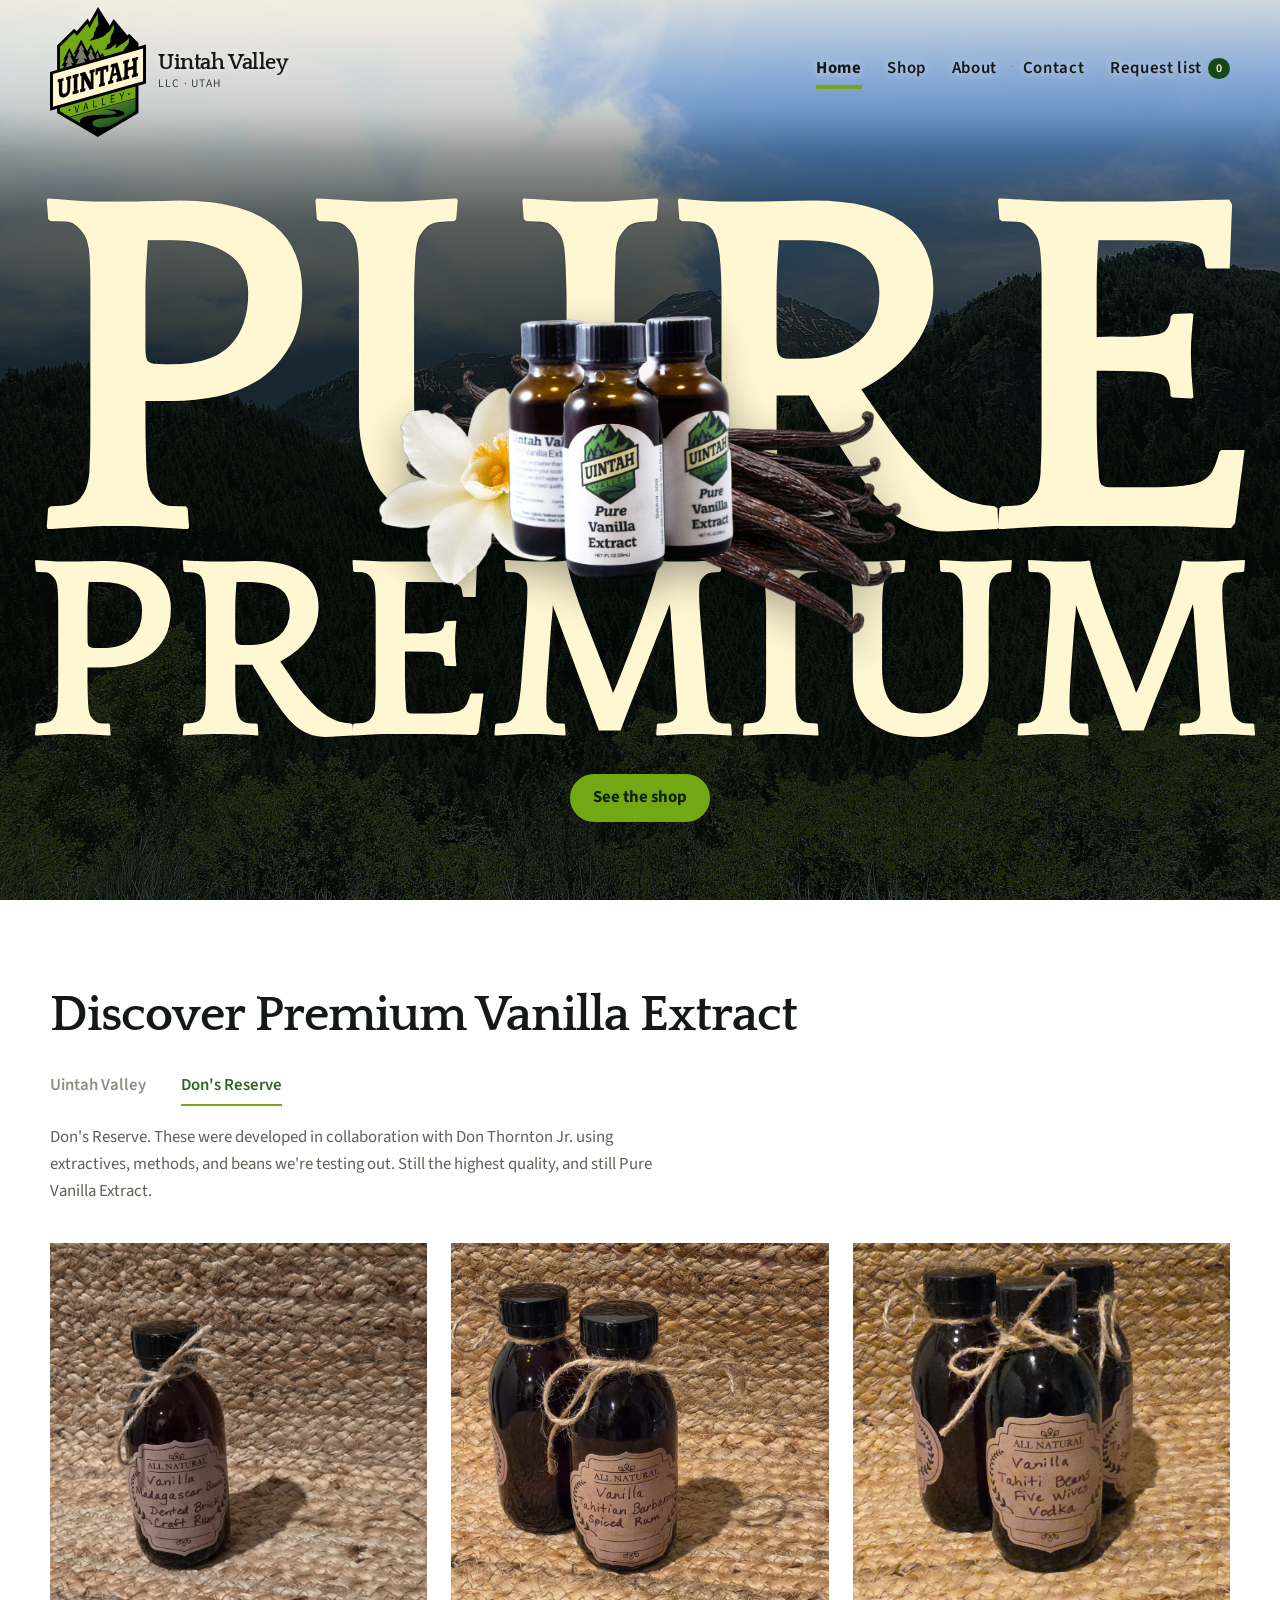
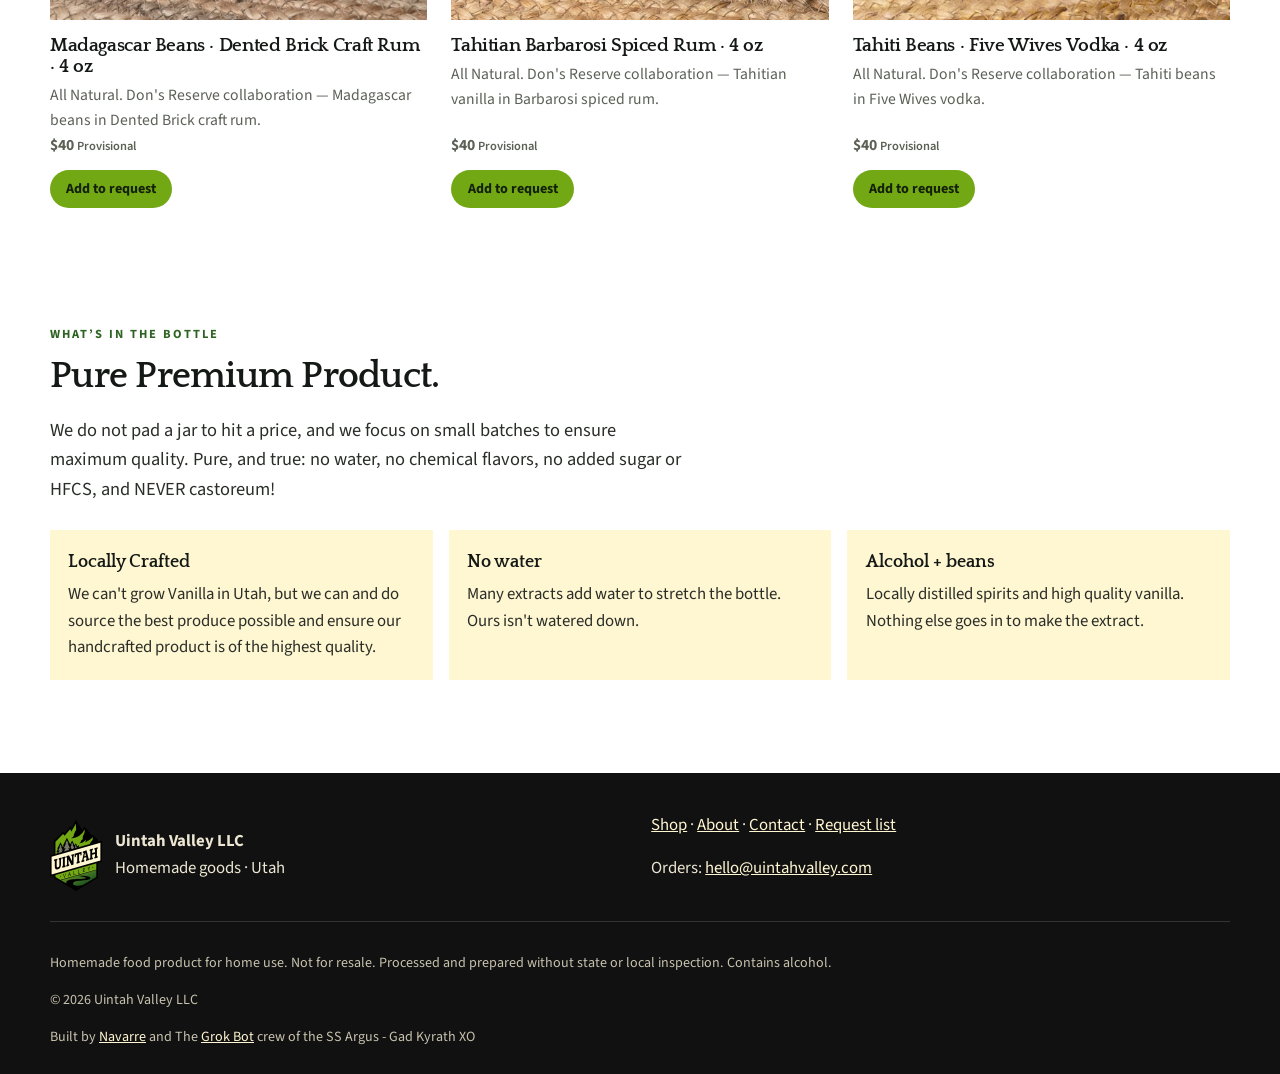
==== index.html @ 4b9e5f1f "Add small-batch wording to home, shop, and about copy. Co-authored-by: J Navarre Valdivieso <Navarre" ====
<!DOCTYPE html>
<html lang="en">
<head>
  <meta charset="utf-8">
  <meta name="viewport" content="width=device-width, initial-scale=1">
  <title>Uintah Valley | Homemade vanilla from Utah</title>
  <meta name="description" content="Uintah Valley LLC — homemade vanilla extract from a Utah kitchen. Mainline Pure Vanilla is sold out; Don's Reserve batches can be requested.">
  <meta property="og:title" content="Uintah Valley LLC — homemade vanilla from Utah">
  <meta property="og:description" content="Locally distilled spirits and Madagascar beans. No additives and never watered down. Pure.">
  <meta property="og:type" content="website">
  <meta property="og:url" content="https://uintahvalley.com/">
  <meta property="og:image" content="https://uintahvalley.com/assets/hero-home.jpg">
  <meta name="theme-color" content="#144916">
  <link rel="icon" href="/assets/favicon-32.png" type="image/png" sizes="32x32">
  <link rel="icon" href="/assets/logo-square.png" type="image/png" sizes="192x192">
  <link rel="icon" href="/assets/favicon.svg" type="image/svg+xml">
  <link rel="apple-touch-icon" href="/assets/favicon-180.png">
  <link rel="preconnect" href="https://fonts.googleapis.com">
  <link rel="preconnect" href="https://fonts.gstatic.com" crossorigin>
  <link href="https://fonts.googleapis.com/css2?family=Quattrocento:wght@400;700&family=Source+Sans+3:wght@400;600;700&display=swap" rel="stylesheet">
  <link rel="stylesheet" href="css/styles.css">
</head>
<body class="page-home">
  <a class="skip-link" href="#main">Skip to content</a>
  <header class="site-header">
    <div class="wrap header-inner">
      <a class="brand" href="index.html">
        <picture class="brand-mark">
          <source srcset="assets/logo-color.svg" type="image/svg+xml">
          <img src="assets/logo-color.png" width="96" height="130" alt="">
        </picture>
        <span>
          <span class="brand-name">Uintah Valley</span>
          <span class="brand-meta">LLC · Utah</span>
        </span>
      </a>
      <button class="nav-toggle" type="button" aria-expanded="false" aria-controls="site-nav">Menu</button>
      <nav class="site-nav" id="site-nav">
        <a href="index.html" aria-current="page">Home</a>
        <a href="shop.html">Shop</a>
        <a href="about.html">About</a>
        <a href="contact.html">Contact</a>
        <a class="cart-link" href="cart.html">Request list <span class="cart-count" data-cart-count>0</span></a>
      </nav>
    </div>
  </header>

  <main id="main">
    <section class="hero" aria-label="Homepage hero">
      <img class="hero-photo" src="assets/hero-home.jpg" alt="Forested mountain valley with snow-patched peaks under a blue sky">
      <div class="hero-scrim" aria-hidden="true"></div>
      <div class="hero-stage">
        <div class="hero-lockup">
          <h1 class="hero-display">
            <span class="hero-line hero-line-pure">Pure</span>
            <span class="hero-line hero-line-premium">Premium</span>
            <span class="visually-hidden">vanilla extract</span>
          </h1>
          <div class="hero-product">
            <img class="hero-plate" src="assets/hero-product-plate.png" width="1268" height="773" alt="Vanilla orchid, three Uintah Valley extract bottles, and vanilla beans">
          </div>
        </div>
        <div class="hero-actions actions">
          <a class="btn btn-primary" href="shop.html">See the shop</a>
        </div>
      </div>
    </section>

    <section class="discover" id="discover" aria-labelledby="discover-title">
      <div class="wrap">
        <h2 id="discover-title">Discover Premium Vanilla Extract</h2>
        <div class="discover-tabs" role="tablist" aria-label="Vanilla lines" data-discover-tabs>
          <button type="button" role="tab" id="tab-mainline" aria-selected="false" aria-controls="panel-mainline" data-line="mainline">Uintah Valley</button>
          <button type="button" role="tab" id="tab-dons-reserve" aria-selected="true" aria-controls="panel-dons-reserve" data-line="dons-reserve">Don's Reserve</button>
        </div>

        <div class="discover-panel" id="panel-mainline" role="tabpanel" aria-labelledby="tab-mainline" data-discover-panel="mainline" hidden>
          <p class="discover-desc">This is our mainline product, made with locally distilled spirits and judiciously sourced Madagascar Vanilla.</p>
          <div class="product-row">
            <article class="product-card">
              <img class="product-photo" src="assets/product-mainline-1oz.jpg" width="1600" height="1066" alt="Jar and three labeled bottles of Uintah Valley Pure Vanilla Extract">
              <h3>Pure Vanilla Extract - 1 fl oz</h3>
              <p>Made with Madagascar Vanilla beans and Utah distilled extractives.</p>
              <span class="sold-note">Sold out indefinitely</span>
              <button class="btn" type="button" disabled aria-disabled="true">Unavailable</button>
            </article>
            <article class="product-card">
              <img class="product-photo" src="assets/product-mainline-3oz.jpg" width="1200" height="1395" alt="Three 1 fl oz bottles of Uintah Valley Pure Vanilla Extract">
              <h3>Pure Vanilla Extract - 3 fl oz</h3>
              <p>Three of our 1oz bottles. Made with Madagascar Vanilla beans and Utah distilled extractives.</p>
              <span class="sold-note">Sold out indefinitely</span>
              <button class="btn" type="button" disabled aria-disabled="true">Unavailable</button>
            </article>
            <article class="product-card">
              <img class="product-photo" src="assets/gift-box.jpg" width="1728" height="1152" alt="Three bottles of Uintah Valley Pure Vanilla Extract in a wooden gift box with vanilla beans and orchid flowers">
              <h3>Uintah Valley Gift Box</h3>
              <p>Gift box, you pick what goes in! Made with Madagascar Vanilla beans and Utah distilled extractives. Handcrafted gift box.</p>
              <span class="sold-note">Sold out indefinitely</span>
              <button class="btn" type="button" disabled aria-disabled="true">Unavailable</button>
            </article>
          </div>
        </div>

        <div class="discover-panel" id="panel-dons-reserve" role="tabpanel" aria-labelledby="tab-dons-reserve" data-discover-panel="dons-reserve">
          <p class="discover-desc">Don's Reserve. These were developed in collaboration with Don Thornton Jr. using extractives, methods, and beans we're testing out. Still the highest quality, and still Pure Vanilla Extract.</p>
          <div class="product-row">
            <article class="product-card">
              <img class="product-photo" src="assets/product-dons-madagascar-dented-brick.jpg" width="1400" height="1050" alt="All Natural bottle: Vanilla Madagascar Beans, Dented Brick Craft Rum">
              <h3>Madagascar Beans · Dented Brick Craft Rum · 4 oz</h3>
              <p>All Natural. Don's Reserve collaboration — Madagascar beans in Dented Brick craft rum.</p>
              <p class="price">$40 <span class="provisional">Provisional</span></p>
              <button class="btn btn-primary" type="button" data-add="dons-madagascar-dented-brick">Add to request</button>
            </article>
            <article class="product-card">
              <img class="product-photo" src="assets/product-dons-tahitian-barbarosi.jpg" width="1400" height="1050" alt="All Natural bottle: Vanilla Tahitian Barbarosi Spiced Rum">
              <h3>Tahitian Barbarosi Spiced Rum · 4 oz</h3>
              <p>All Natural. Don's Reserve collaboration — Tahitian vanilla in Barbarosi spiced rum.</p>
              <p class="price">$40 <span class="provisional">Provisional</span></p>
              <button class="btn btn-primary" type="button" data-add="dons-tahitian-barbarosi">Add to request</button>
            </article>
            <article class="product-card">
              <img class="product-photo" src="assets/product-dons-tahiti-five-wives.jpg" width="1400" height="1050" alt="All Natural bottle: Vanilla Tahiti Beans, Five Wives Vodka">
              <h3>Tahiti Beans · Five Wives Vodka · 4 oz</h3>
              <p>All Natural. Don's Reserve collaboration — Tahiti beans in Five Wives vodka.</p>
              <p class="price">$40 <span class="provisional">Provisional</span></p>
              <button class="btn btn-primary" type="button" data-add="dons-tahiti-five-wives">Add to request</button>
            </article>
          </div>
        </div>
      </div>
    </section>

    <section class="section wrap">
      <p class="eyebrow">What’s in the bottle</p>
      <h2>Pure Premium Product.</h2>
      <p class="lede">We do not pad a jar to hit a price, and we focus on small batches to ensure maximum quality. Pure, and true: no water, no chemical flavors, no added sugar or HFCS, and NEVER castoreum!</p>
      <dl class="lean-points three" style="margin-top:1.6rem">
        <div>
          <dt>Locally Crafted</dt>
          <dd>We can't grow Vanilla in Utah, but we can and do source the best produce possible and ensure our handcrafted product is of the highest quality.</dd>
        </div>
        <div>
          <dt>No water</dt>
          <dd>Many extracts add water to stretch the bottle. Ours isn't watered down.</dd>
        </div>
        <div>
          <dt>Alcohol + beans</dt>
          <dd>Locally distilled spirits and high quality vanilla. Nothing else goes in to make the extract.</dd>
        </div>
      </dl>
    </section>
  </main>

  <footer class="site-footer">
    <div class="wrap footer-grid">
      <div class="footer-brand">
        <img src="assets/logo-color.svg" width="52" height="71" alt="">
        <div>
          <strong>Uintah Valley LLC</strong>
          <div>Homemade goods · Utah</div>
        </div>
      </div>
      <div>
        <div><a href="shop.html">Shop</a> · <a href="about.html">About</a> · <a href="contact.html">Contact</a> · <a href="cart.html">Request list</a></div>
        <p>Orders: <a href="mailto:hello@uintahvalley.com">hello@uintahvalley.com</a></p>
      </div>
    </div>
    <div class="wrap legal">
      <p>Homemade food product for home use. Not for resale. Processed and prepared without state or local inspection. Contains alcohol.</p>
      <p>© <span data-year>2026</span> Uintah Valley LLC</p>
      <p class="footer-credit">Built by <a href="https://navarreval.com/">Navarre</a> and The <a href="https://x.ai/bot">Grok Bot</a> crew of the SS Argus - Gad Kyrath XO</p>
    </div>
  </footer>
  <script src="js/cart.js"></script>
  <script src="js/site.js"></script>
</body>
</html>
---- css/styles.css ----
:root {
  --ink: #141916;
  --ink-soft: #2a2e28;
  --muted: #5c6156;
  --cream: #fff6d2;
  --cream-deep: #f3e6b8;
  --paper: #faf6ea;
  --lime: #72a813;
  --forest-light: #5e8924;
  --forest: #2e6423;
  --forest-deep: #144916;
  --taupe: #777a69;
  --line: #e4dcc4;
  --placeholder: #ece8dc;
  --max: 1180px;
  --header-h: 9rem;
  --radius: 999px;
}

*,
*::before,
*::after {
  box-sizing: border-box;
}

html {
  scroll-behavior: smooth;
}

body {
  margin: 0;
  color: var(--ink);
  background: var(--paper);
  font-family: "Source Sans 3", "Helvetica Neue", Helvetica, Arial, sans-serif;
  font-size: 1.05rem;
  line-height: 1.6;
}

img {
  max-width: 100%;
  height: auto;
  display: block;
}

a {
  color: var(--forest-deep);
}

a:hover {
  color: var(--forest);
}

:focus-visible {
  outline: 3px solid var(--lime);
  outline-offset: 3px;
}

.skip-link {
  position: absolute;
  left: 0.75rem;
  top: -3rem;
  z-index: 80;
  background: var(--ink);
  color: var(--cream);
  padding: 0.5rem 0.8rem;
}

.skip-link:focus {
  top: 0.75rem;
}

.wrap {
  width: min(100% - 2.5rem, var(--max));
  margin-inline: auto;
}

.eyebrow {
  margin: 0 0 0.7rem;
  color: var(--forest);
  font-size: 0.78rem;
  font-weight: 700;
  letter-spacing: 0.16em;
  text-transform: uppercase;
}

h1,
h2,
h3,
.brand-name {
  font-family: "Quattrocento", "Times New Roman", serif;
  letter-spacing: -0.02em;
  line-height: 1.12;
}

/* Header */

.site-header {
  position: sticky;
  top: 0;
  z-index: 40;
  background: rgba(255, 246, 210, 0.96);
  border-bottom: 1px solid rgba(20, 73, 22, 0.08);
  backdrop-filter: blur(12px);
}

.header-inner {
  min-height: var(--header-h);
  display: flex;
  align-items: center;
  justify-content: space-between;
  gap: 1rem;
}

.brand {
  display: flex;
  align-items: center;
  gap: 0.75rem;
  color: inherit;
  text-decoration: none;
}

.brand-mark {
  display: block;
  flex: 0 0 auto;
  line-height: 0;
}

.brand-mark img {
  width: 96px;
  height: auto;
}

.brand-name {
  display: block;
  font-size: 1.35rem;
  font-weight: 700;
}

.brand-meta {
  display: block;
  color: var(--taupe);
  font-size: 0.72rem;
  letter-spacing: 0.1em;
  text-transform: uppercase;
}

.nav-toggle {
  display: none;
  border: 1.5px solid currentColor;
  background: transparent;
  color: inherit;
  padding: 0.4rem 0.7rem;
  font: inherit;
  font-weight: 700;
  border-radius: 999px;
}

.site-nav {
  display: flex;
  align-items: center;
  gap: 1.6rem;
}

.site-nav a {
  color: var(--ink);
  text-decoration: none;
  font-weight: 600;
  letter-spacing: 0.04em;
  padding-bottom: 0.2rem;
  border-bottom: 4px solid transparent;
}

.site-nav a[aria-current="page"] {
  border-bottom-color: var(--lime);
  font-weight: 700;
}

/* Home: header sits on the hero */

.page-home {
  background: #fff;
}

.page-home .site-header {
  position: absolute;
  top: 0;
  left: 0;
  right: 0;
  background: transparent;
  border-bottom: none;
  backdrop-filter: none;
}

.page-home .site-header.is-scrolled {
  position: fixed;
  background: rgba(255, 246, 210, 0.94);
  border-bottom: 1px solid rgba(20, 73, 22, 0.08);
  backdrop-filter: blur(12px);
}

.page-home .site-header:not(.is-scrolled) .brand,
.page-home .site-header:not(.is-scrolled) .site-nav a,
.page-home .site-header:not(.is-scrolled) .nav-toggle {
  color: #141916;
  text-shadow: 0 1px 8px rgba(255, 255, 255, 0.55);
}

.page-home .site-header:not(.is-scrolled) .brand-meta {
  color: #3a4036;
}

.page-home .site-header:not(.is-scrolled) .site-nav a[aria-current="page"] {
  border-bottom-color: var(--lime);
  text-shadow: 0 1px 8px rgba(255, 255, 255, 0.55);
}

/* Hero */

.hero {
  position: relative;
  min-height: 100vh;
  min-height: 100dvh;
  display: flex;
  align-items: stretch;
  color: var(--cream);
  overflow: hidden;
}

.hero-photo {
  position: absolute;
  inset: 0;
  width: 100%;
  height: 100%;
  object-fit: cover;
  object-position: center 35%;
}

.hero-scrim {
  position: absolute;
  inset: 0;
  background:
    linear-gradient(180deg, rgba(255, 248, 230, 0.72) 0%, rgba(255, 255, 255, 0.34) 8%, rgba(255, 255, 255, 0) 17%),
    linear-gradient(180deg, rgba(6, 12, 8, 0) 0%, rgba(6, 12, 8, 0.08) 12%, rgba(6, 12, 8, 0.58) 24%, rgba(5, 10, 7, 0.78) 40%, rgba(5, 10, 7, 0.82) 60%, rgba(5, 10, 7, 0.72) 100%);
}

.hero-stage {
  position: relative;
  z-index: 1;
  width: 100%;
  min-height: 100vh;
  min-height: 100dvh;
  display: flex;
  flex-direction: column;
  align-items: center;
  justify-content: center;
  justify-content: safe center;
  gap: clamp(0.65rem, 2.2vh, 1.5rem);
  padding-top: calc(var(--header-h) + 0.35rem);
  padding-bottom: clamp(1.1rem, 3.5vh, 2.4rem);
}

.hero-lockup {
  position: relative;
  display: grid;
  width: 100%;
  place-items: center;
}

.hero-display {
  grid-area: 1 / 1;
  z-index: 1;
  width: 100%;
  margin: 0;
  color: var(--cream);
  font-weight: 700;
  line-height: 0.74;
  letter-spacing: normal;
  text-align: center;
  text-transform: uppercase;
  text-shadow: 0 0.015em 0.045em rgba(0, 0, 0, 0.45);
}

.hero-line {
  display: block;
  white-space: nowrap;
  letter-spacing: -0.02em;
  opacity: 0;
  animation-name: hero-appear;
  animation-duration: 0s;
  animation-timing-function: steps(1, end);
  animation-fill-mode: both;
  animation-iteration-count: 1;
}

/* Quattrocento Bold advances. With -0.02em tracking these sizes span about 96vw. */
.hero-line-pure {
  font-size: clamp(5.5rem, 38.77vw, 72rem);
  animation-delay: 0.4s;
}

.hero-line-premium {
  margin-top: -0.02em;
  font-size: clamp(3.15rem, 20.61vw, 40rem);
  animation-delay: 0.8s;
}

@keyframes hero-appear {
  from {
    opacity: 0;
  }

  to {
    opacity: 1;
  }
}

.visually-hidden {
  position: absolute;
  width: 1px;
  height: 1px;
  padding: 0;
  margin: -1px;
  overflow: hidden;
  clip: rect(0, 0, 0, 0);
  clip-path: inset(50%);
  white-space: nowrap;
  border: 0;
}

.hero-product {
  grid-area: 1 / 1;
  z-index: 2;
  width: clamp(9rem, 41vw, 64rem);
  pointer-events: none;
}

.hero-plate {
  width: 100%;
  height: auto;
  filter: drop-shadow(0 14px 20px rgba(0, 0, 0, 0.35));
  transform: translateX(120vw);
  animation-name: hero-plate-in;
  animation-duration: 0.8s;
  animation-timing-function: ease-out;
  animation-delay: 1.1s;
  animation-fill-mode: both;
  animation-iteration-count: 1;
}

@keyframes hero-plate-in {
  from {
    transform: translateX(120vw);
  }

  to {
    transform: translateX(0);
  }
}

.hero-actions {
  position: relative;
  z-index: 3;
}

.btn {
  display: inline-flex;
  align-items: center;
  justify-content: center;
  gap: 0.45rem;
  min-height: 3rem;
  padding: 0.55rem 1.35rem;
  border: 1.5px solid transparent;
  border-radius: var(--radius);
  background: var(--cream);
  color: var(--ink);
  font: inherit;
  font-weight: 700;
  text-decoration: none;
  cursor: pointer;
}

.btn:hover {
  color: var(--ink);
  transform: translateY(-1px);
}

.btn-primary {
  background: var(--lime);
  color: #14210a;
}

.btn-primary:hover {
  background: #80bb16;
  color: #14210a;
}

.btn-forest {
  background: var(--forest-deep);
  color: var(--cream);
}

.btn-forest:hover {
  background: var(--forest);
  color: var(--cream);
}

.btn-ghost {
  background: transparent;
  border-color: currentColor;
}

.btn-danger {
  background: #8a2a2a;
  color: var(--cream);
}

.btn-danger:hover {
  background: #a43434;
  color: var(--cream);
}

.btn[disabled],
.btn[aria-disabled="true"] {
  opacity: 0.55;
  cursor: not-allowed;
  transform: none;
}

.actions {
  display: flex;
  flex-wrap: wrap;
  gap: 0.75rem;
}

.cart-link {
  display: inline-flex;
  align-items: center;
  gap: 0.4rem;
}

.cart-count {
  min-width: 1.35rem;
  padding: 0 0.35rem;
  background: var(--forest-deep);
  color: var(--cream);
  border-radius: 999px;
  text-align: center;
  font-size: 0.75rem;
  line-height: 1.35rem;
  letter-spacing: 0;
}

.page-home .site-header:not(.is-scrolled) .cart-count {
  text-shadow: none;
}

/* Discover */

.discover {
  padding: 5.5rem 0 4.5rem;
  background: #fff;
  text-align: left;
}

.discover h2 {
  margin: 0 0 1.6rem;
  font-size: clamp(2rem, 4.5vw, 3.1rem);
}

.discover-tabs {
  display: flex;
  justify-content: flex-start;
  gap: 2.2rem;
  margin: 0 0 1.1rem;
}

.discover-tabs button {
  appearance: none;
  border: 0;
  background: none;
  padding: 0.2rem 0 0.45rem;
  color: #8b8f84;
  font: inherit;
  font-size: 1.05rem;
  font-weight: 600;
  cursor: pointer;
  box-shadow: inset 0 -2px 0 transparent;
}

.discover-tabs button[aria-selected="true"] {
  color: var(--forest);
  box-shadow: inset 0 -2px 0 var(--lime);
}

.discover-desc {
  margin: 0 0 2.4rem;
  max-width: 40rem;
  color: var(--muted);
}

.discover-panel[hidden] {
  display: none;
}

.product-row {
  display: grid;
  align-items: stretch;
  gap: 1.5rem;
  grid-template-columns: 1fr;
}

.shop-filter {
  display: flex;
  flex-wrap: wrap;
  gap: 1.4rem;
  margin: 1.5rem 0 1.2rem;
}

.shop-filter button {
  appearance: none;
  border: 0;
  background: none;
  padding: 0.2rem 0 0.45rem;
  color: #8b8f84;
  font: inherit;
  font-size: 1.05rem;
  font-weight: 600;
  cursor: pointer;
  border-bottom: 4px solid transparent;
}

.shop-filter button[aria-pressed="true"] {
  color: var(--forest);
  border-bottom-color: var(--lime);
}

.shop-grid {
  gap: 1rem;
}

.shop-grid .product-card h3 {
  margin-top: 0.65rem;
  font-size: 0.98rem;
}

.shop-grid .product-card p {
  font-size: 0.85rem;
}

.product-card {
  display: flex;
  flex-direction: column;
  height: 100%;
  text-align: left;
}

.product-card .product-photo,
.product-card .placeholder-frame {
  flex-shrink: 0;
}

.product-photo {
  width: 100%;
  aspect-ratio: 1;
  object-fit: cover;
  object-position: center;
  background: var(--placeholder);
}

.product-card h3 {
  margin: 0.9rem 0 0.35rem;
  font-size: 1.2rem;
}

.product-card p {
  margin: 0;
  color: var(--muted);
  font-size: 0.98rem;
}

.placeholder-frame {
  display: grid;
  place-items: center;
  aspect-ratio: 1;
  background: var(--placeholder);
  color: #8a8678;
  letter-spacing: 0.04em;
  font-size: 0.92rem;
}

.sold-note {
  display: inline-block;
  margin-top: auto;
  color: var(--taupe);
  font-size: 0.8rem;
  font-weight: 700;
  letter-spacing: 0.08em;
  text-transform: uppercase;
}

.product-card .btn {
  align-self: flex-start;
  min-height: 2.4rem;
  margin-top: 0.7rem;
  padding: 0.35rem 0.95rem;
  font-size: 0.88rem;
}

.product-card .price {
  margin: auto 0 0;
  font-weight: 700;
}

.provisional {
  color: var(--muted);
  font-size: 0.78rem;
  font-weight: 600;
}

/* Interior */

.page-hero {
  padding: 3.4rem 0 0.4rem;
}

.page-hero:has(+ #catalog) {
  padding-bottom: 0;
}

.page-hero h1 {
  margin: 0 0 0.7rem;
  font-size: clamp(2.4rem, 6vw, 4.2rem);
}

.lede {
  max-width: 40rem;
  font-size: 1.15rem;
  color: var(--ink-soft);
}

.crumbs {
  margin: 0 0 0.85rem;
  color: var(--taupe);
  font-size: 0.92rem;
}

.section {
  padding: 2.8rem 0;
}

#catalog {
  padding-top: 0;
}

.section h2 {
  margin: 0 0 0.8rem;
  font-size: clamp(1.7rem, 3.5vw, 2.3rem);
}

.split {
  display: grid;
  gap: 2rem;
}

.residents-note {
  margin: 1.5rem 0;
  padding: 1rem 1.2rem;
  background: var(--cream);
  border: 2px solid var(--forest);
  color: var(--forest-deep);
  font-weight: 700;
  font-size: 1.12rem;
  line-height: 1.35;
}

.section h2.team-heading,
.team-heading {
  margin: 0 0 1rem;
  color: var(--forest);
  font-size: 0.78rem;
  font-weight: 700;
  letter-spacing: 0.16em;
  text-transform: uppercase;
}

.team-grid {
  display: grid;
  gap: 1.25rem;
}

.founder-card {
  display: grid;
  gap: 1.25rem;
  align-items: center;
  padding: 1.25rem;
  border: 1px solid var(--line);
  background: #fff;
}

.founder-card img {
  width: min(100%, 11.5rem);
  aspect-ratio: 1;
  object-fit: cover;
  object-position: center 15%;
  background: #d8d4cc;
}

.founder-card h2,
.founder-card h3 {
  margin: 0;
  font-size: clamp(1.2rem, 2.2vw, 1.6rem);
}

.founder-role {
  margin: 0.35rem 0 0;
  color: var(--muted);
  font-size: 0.82rem;
  font-weight: 700;
  letter-spacing: 0.1em;
  text-transform: uppercase;
}

.cart-table {
  width: 100%;
  border-collapse: collapse;
  background: #fff;
  border: 1px solid var(--line);
}

.cart-table th,
.cart-table td {
  padding: 0.85rem 0.75rem;
  border-bottom: 1px solid var(--line);
  text-align: left;
  vertical-align: middle;
}

.cart-table tfoot td {
  font-weight: 700;
}

.cart-table input[type="number"] {
  width: 4.2rem;
  padding: 0.35rem 0.4rem;
  border: 1.5px solid var(--ink);
  font: inherit;
}

.empty-cart {
  padding: 1.5rem;
  background: var(--cream);
  border: 2px dashed var(--taupe);
}

.note {
  color: var(--muted);
}

.fine {
  margin-top: 0.25rem;
  color: var(--muted);
  font-size: 0.85rem;
}

.pill {
  display: inline-block;
  padding: 0.15rem 0.5rem;
  background: var(--forest-deep);
  color: var(--cream);
  font-size: 0.72rem;
  font-weight: 700;
  letter-spacing: 0.08em;
  text-transform: uppercase;
}

.toast {
  position: fixed;
  right: 1rem;
  bottom: 1rem;
  z-index: 50;
  background: var(--forest-deep);
  color: var(--cream);
  padding: 0.75rem 1rem;
  border: 2px solid #0b2a0d;
  transform: translateY(120%);
  opacity: 0;
  transition: 0.25s ease;
}

.toast.show {
  transform: none;
  opacity: 1;
}

.note-card,
.card {
  padding: 1.25rem 1.35rem;
  background: var(--cream);
  border: 1px solid var(--line);
}

.facts {
  display: grid;
  gap: 0.75rem;
  padding: 0;
  list-style: none;
}

.facts li:not(.callout) {
  padding: 0.85rem 1rem;
  background: #fff;
  border-left: 4px solid var(--lime);
}

.lean-points {
  display: grid;
  gap: 1rem;
  margin: 0;
}

.lean-points div {
  margin: 0;
  padding: 1.1rem 1.15rem 1.2rem;
  background: var(--cream);
}

.lean-points dt {
  font-family: "Quattrocento", "Times New Roman", serif;
  font-weight: 700;
  font-size: 1.15rem;
  margin: 0 0 0.25rem;
}

.lean-points dd {
  margin: 0;
  color: var(--ink-soft);
}

.callout {
  padding: 1rem 1.15rem;
  background: #f8d4d6;
  border: 1px solid #c76a70;
}

.media {
  overflow: hidden;
  background: #1c2a18;
}

.media img {
  width: 100%;
  height: 100%;
  object-fit: cover;
  min-height: 240px;
}

.media-studio {
  background: #fff;
}

.media-studio img {
  object-fit: contain;
  background: #fff;
  min-height: 220px;
}

.form {
  position: relative;
  display: grid;
  gap: 0.9rem;
}

.form label {
  display: grid;
  gap: 0.3rem;
  font-weight: 650;
}

.form input,
.form textarea {
  width: 100%;
  border: 1.5px solid var(--ink);
  background: #fff;
  padding: 0.7rem 0.75rem;
  font: inherit;
}

.form .hp {
  position: absolute;
  left: -9999px;
  width: 1px;
  height: 1px;
  overflow: hidden;
}

.form-status {
  margin: 0;
  font-weight: 650;
}

.form-status.is-ok {
  color: var(--forest-deep);
}

.form-status.is-error {
  color: #8a2a2a;
}

.modal-overlay {
  position: fixed;
  inset: 0;
  z-index: 70;
  display: grid;
  place-items: center;
  padding: 1.25rem;
  background: rgba(20, 25, 22, 0.55);
}

.modal-overlay[hidden] {
  display: none;
}

.modal {
  width: min(100%, 32rem);
  max-height: calc(100vh - 2.5rem);
  overflow: auto;
  padding: 1.4rem 1.45rem 1.35rem;
  background: var(--cream);
  border: 1px solid var(--line);
  box-shadow: 0 16px 48px rgba(20, 25, 22, 0.28);
}

.modal h2 {
  margin: 0 0 0.35rem;
}

.modal .form {
  margin-top: 1rem;
}

.modal .fine {
  font-weight: 500;
}

body.modal-open {
  overflow: hidden;
}

/* Footer */

.site-footer {
  background: #111;
  color: #ece6d2;
  padding: 2.4rem 0 1.6rem;
  margin-top: 3rem;
}

.site-footer a {
  color: #fff6d2;
}

.footer-grid {
  display: grid;
  gap: 1.4rem;
}

.footer-brand {
  display: flex;
  gap: 0.8rem;
  align-items: center;
}

.footer-brand img {
  width: 52px;
}

.legal {
  margin-top: 1.4rem;
  padding-top: 1rem;
  border-top: 1px solid #333;
  color: #c8c2ae;
  font-size: 0.88rem;
}

.footer-credit {
  margin: 0.65rem 0 0;
}

@media (min-width: 560px) {
  .product-row.shop-grid {
    grid-template-columns: repeat(3, 1fr);
  }
}

@media (min-width: 760px) {
  .product-row {
    grid-template-columns: repeat(3, 1fr);
  }

  .split,
  .footer-grid,
  .lean-points.three {
    grid-template-columns: 1fr 1fr;
  }

  .team-grid {
    grid-template-columns: 1fr 1fr;
  }

  .founder-card {
    grid-template-columns: minmax(7.5rem, 9.5rem) 1fr;
  }

  .lean-points.three {
    grid-template-columns: repeat(3, 1fr);
  }
}

@media (min-width: 1100px) {
  .product-row.shop-grid {
    grid-template-columns: repeat(6, 1fr);
  }
}

@media (max-width: 759px) {
  .nav-toggle {
    display: inline-flex;
  }

  .site-nav {
    display: none;
    position: absolute;
    inset: var(--header-h) 0 auto;
    flex-direction: column;
    align-items: stretch;
    padding: 1rem 1.25rem 1.2rem;
    background: var(--cream);
    border-bottom: 1px solid var(--line);
  }

  .site-nav.open {
    display: flex;
  }

  .page-home .site-header:not(.is-scrolled) .site-nav {
    text-shadow: none;
  }

  .discover {
    padding: 3.6rem 0 3rem;
  }

  .brand-name {
    font-size: 1.15rem;
  }
}
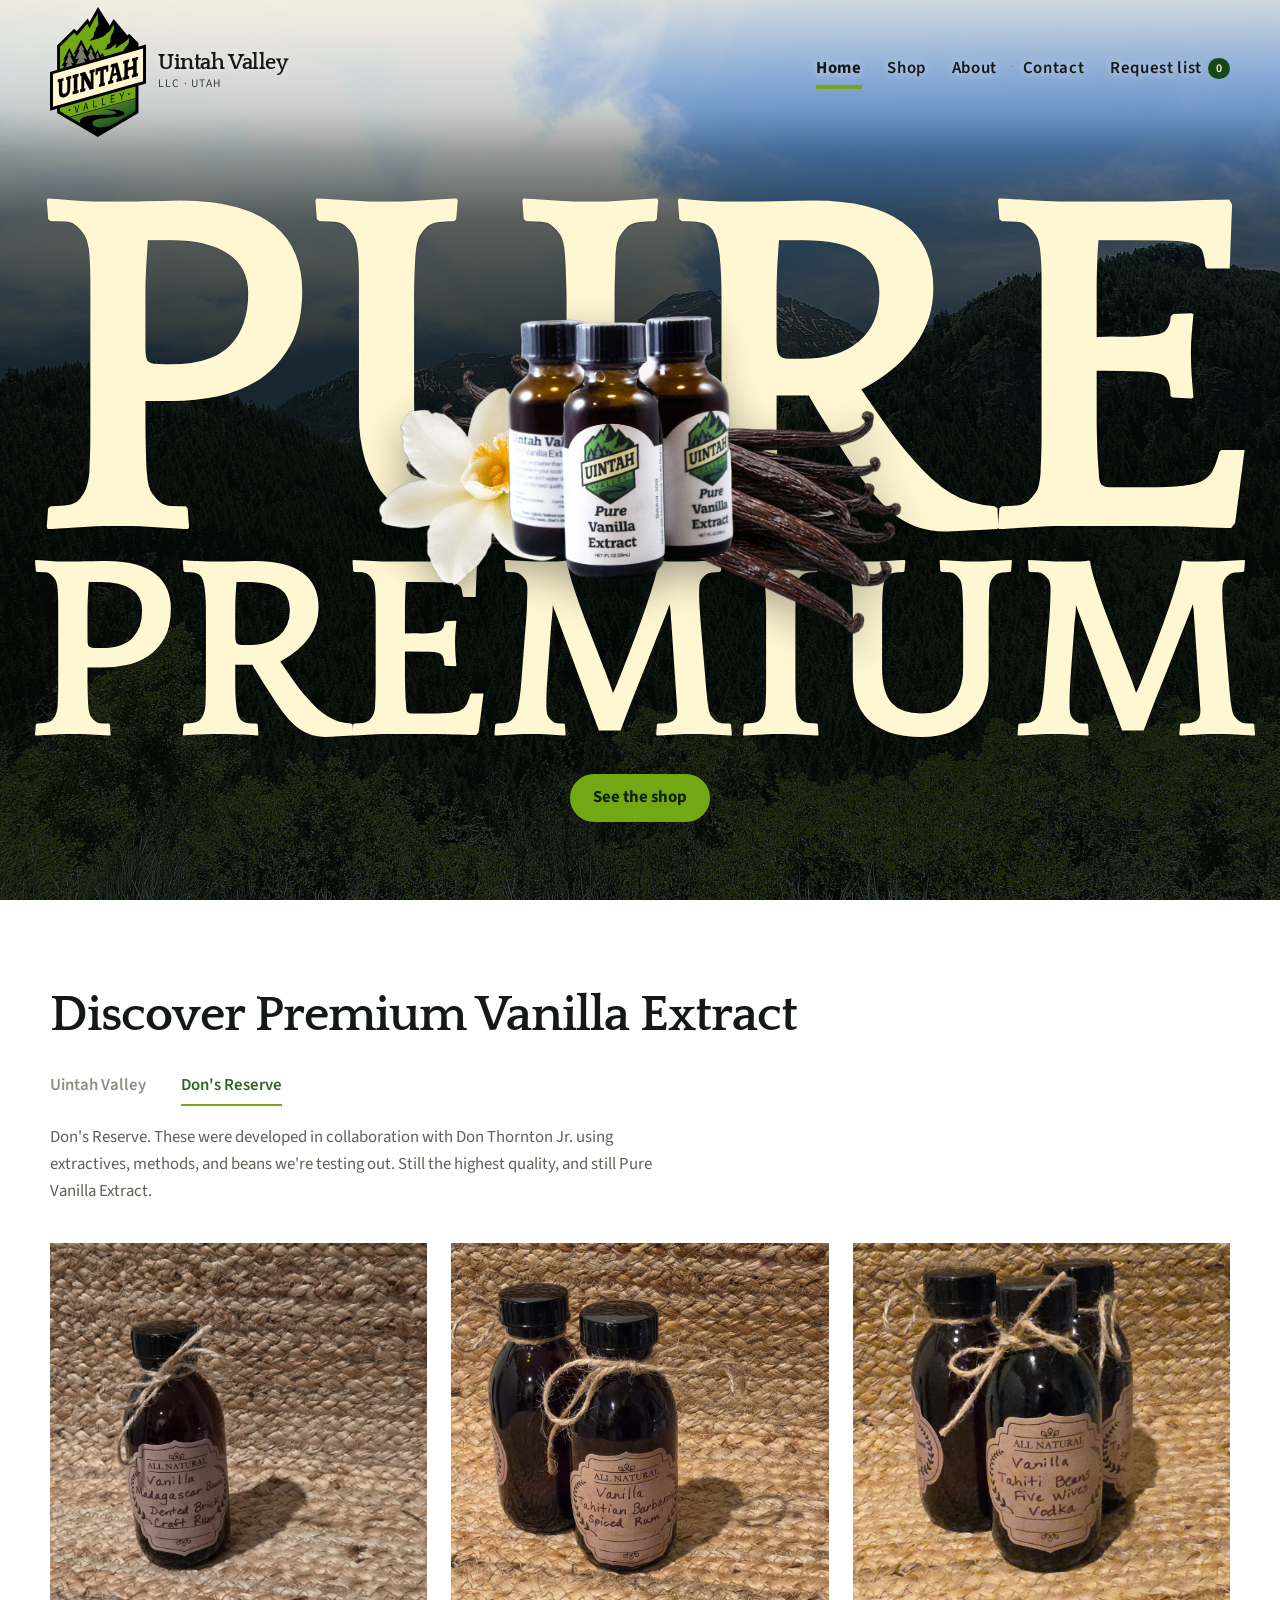
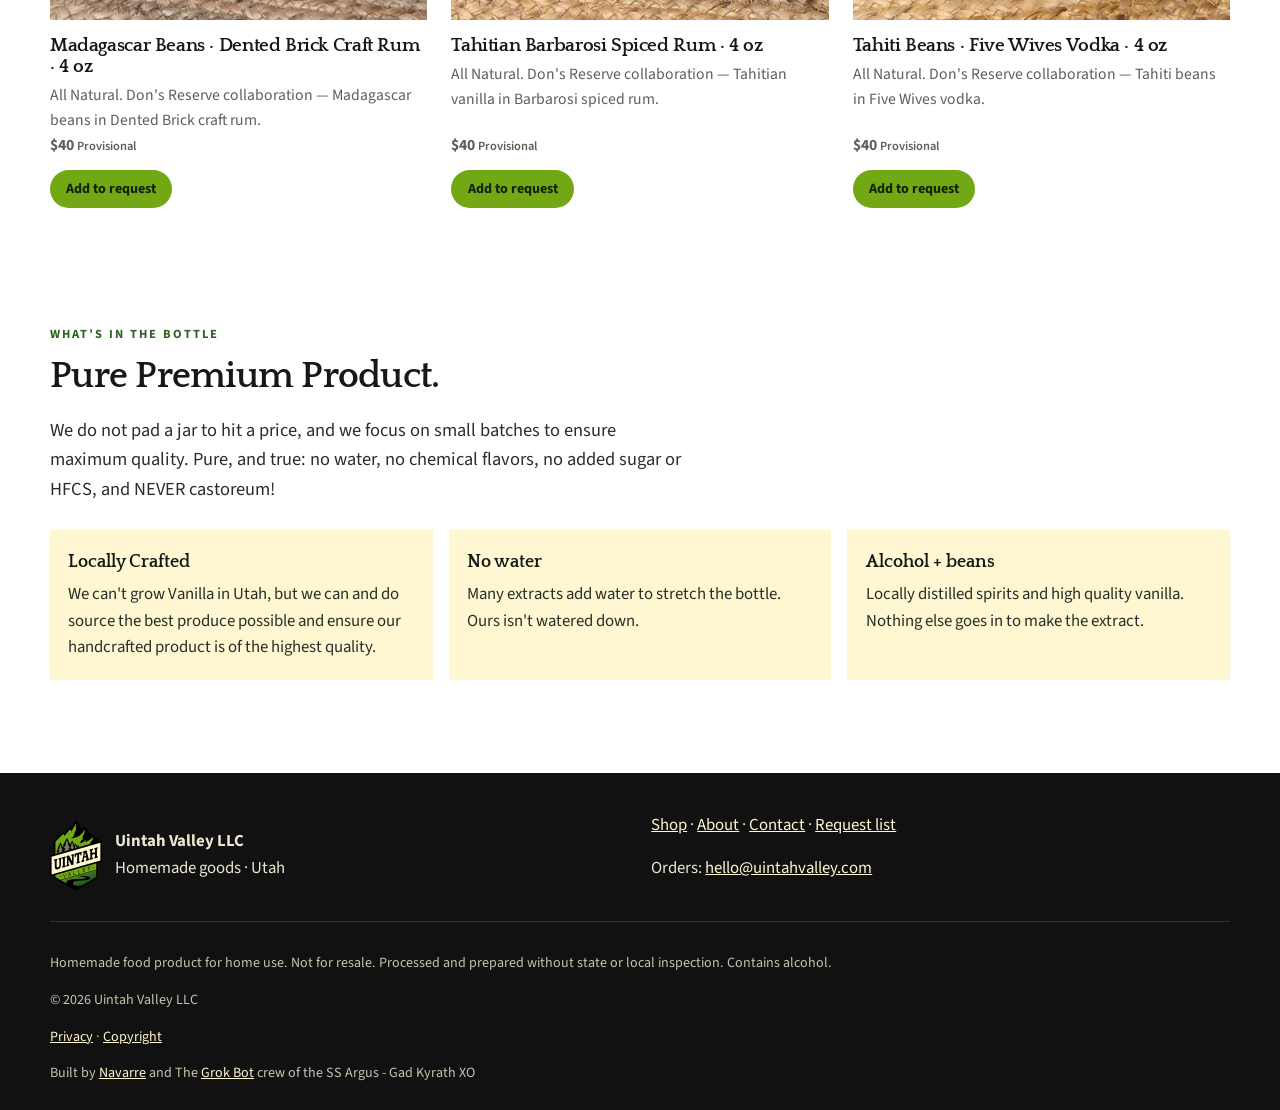
==== commit eed8c5ed: "Add privacy and copyright pages and self-host the site fonts. Drop the Resend onboarding sender so m" ====
--- a/index.html
+++ b/index.html
@@ -15,9 +15,6 @@
   <link rel="icon" href="/assets/logo-square.png" type="image/png" sizes="192x192">
   <link rel="icon" href="/assets/favicon.svg" type="image/svg+xml">
   <link rel="apple-touch-icon" href="/assets/favicon-180.png">
-  <link rel="preconnect" href="https://fonts.googleapis.com">
-  <link rel="preconnect" href="https://fonts.gstatic.com" crossorigin>
-  <link href="https://fonts.googleapis.com/css2?family=Quattrocento:wght@400;700&family=Source+Sans+3:wght@400;600;700&display=swap" rel="stylesheet">
   <link rel="stylesheet" href="css/styles.css">
 </head>
 <body class="page-home">
@@ -168,6 +165,7 @@
     <div class="wrap legal">
       <p>Homemade food product for home use. Not for resale. Processed and prepared without state or local inspection. Contains alcohol.</p>
       <p>© <span data-year>2026</span> Uintah Valley LLC</p>
+      <p><a href="privacy.html">Privacy</a> · <a href="copyright.html">Copyright</a></p>
       <p class="footer-credit">Built by <a href="https://navarreval.com/">Navarre</a> and The <a href="https://x.ai/bot">Grok Bot</a> crew of the SS Argus - Gad Kyrath XO</p>
     </div>
   </footer>
--- a/css/styles.css
+++ b/css/styles.css
@@ -1,3 +1,48 @@
+@font-face {
+  font-family: "Quattrocento";
+  font-style: normal;
+  font-weight: 400;
+  font-display: swap;
+  src: url("../assets/fonts/quattrocento-400.woff2") format("woff2");
+  unicode-range: U+0000-00FF, U+0131, U+0152-0153, U+02BB-02BC, U+02C6, U+02DA, U+02DC, U+0304, U+0308, U+0329, U+2000-206F, U+20AC, U+2122, U+2191, U+2193, U+2212, U+2215, U+FEFF, U+FFFD;
+}
+
+@font-face {
+  font-family: "Quattrocento";
+  font-style: normal;
+  font-weight: 700;
+  font-display: swap;
+  src: url("../assets/fonts/quattrocento-700.woff2") format("woff2");
+  unicode-range: U+0000-00FF, U+0131, U+0152-0153, U+02BB-02BC, U+02C6, U+02DA, U+02DC, U+0304, U+0308, U+0329, U+2000-206F, U+20AC, U+2122, U+2191, U+2193, U+2212, U+2215, U+FEFF, U+FFFD;
+}
+
+@font-face {
+  font-family: "Source Sans 3";
+  font-style: normal;
+  font-weight: 400;
+  font-display: swap;
+  src: url("../assets/fonts/source-sans-3-latin.woff2") format("woff2");
+  unicode-range: U+0000-00FF, U+0131, U+0152-0153, U+02BB-02BC, U+02C6, U+02DA, U+02DC, U+0304, U+0308, U+0329, U+2000-206F, U+20AC, U+2122, U+2191, U+2193, U+2212, U+2215, U+FEFF, U+FFFD;
+}
+
+@font-face {
+  font-family: "Source Sans 3";
+  font-style: normal;
+  font-weight: 600;
+  font-display: swap;
+  src: url("../assets/fonts/source-sans-3-latin.woff2") format("woff2");
+  unicode-range: U+0000-00FF, U+0131, U+0152-0153, U+02BB-02BC, U+02C6, U+02DA, U+02DC, U+0304, U+0308, U+0329, U+2000-206F, U+20AC, U+2122, U+2191, U+2193, U+2212, U+2215, U+FEFF, U+FFFD;
+}
+
+@font-face {
+  font-family: "Source Sans 3";
+  font-style: normal;
+  font-weight: 700;
+  font-display: swap;
+  src: url("../assets/fonts/source-sans-3-latin.woff2") format("woff2");
+  unicode-range: U+0000-00FF, U+0131, U+0152-0153, U+02BB-02BC, U+02C6, U+02DA, U+02DC, U+0304, U+0308, U+0329, U+2000-206F, U+20AC, U+2122, U+2191, U+2193, U+2212, U+2215, U+FEFF, U+FFFD;
+}
+
 :root {
   --ink: #141916;
   --ink-soft: #2a2e28;
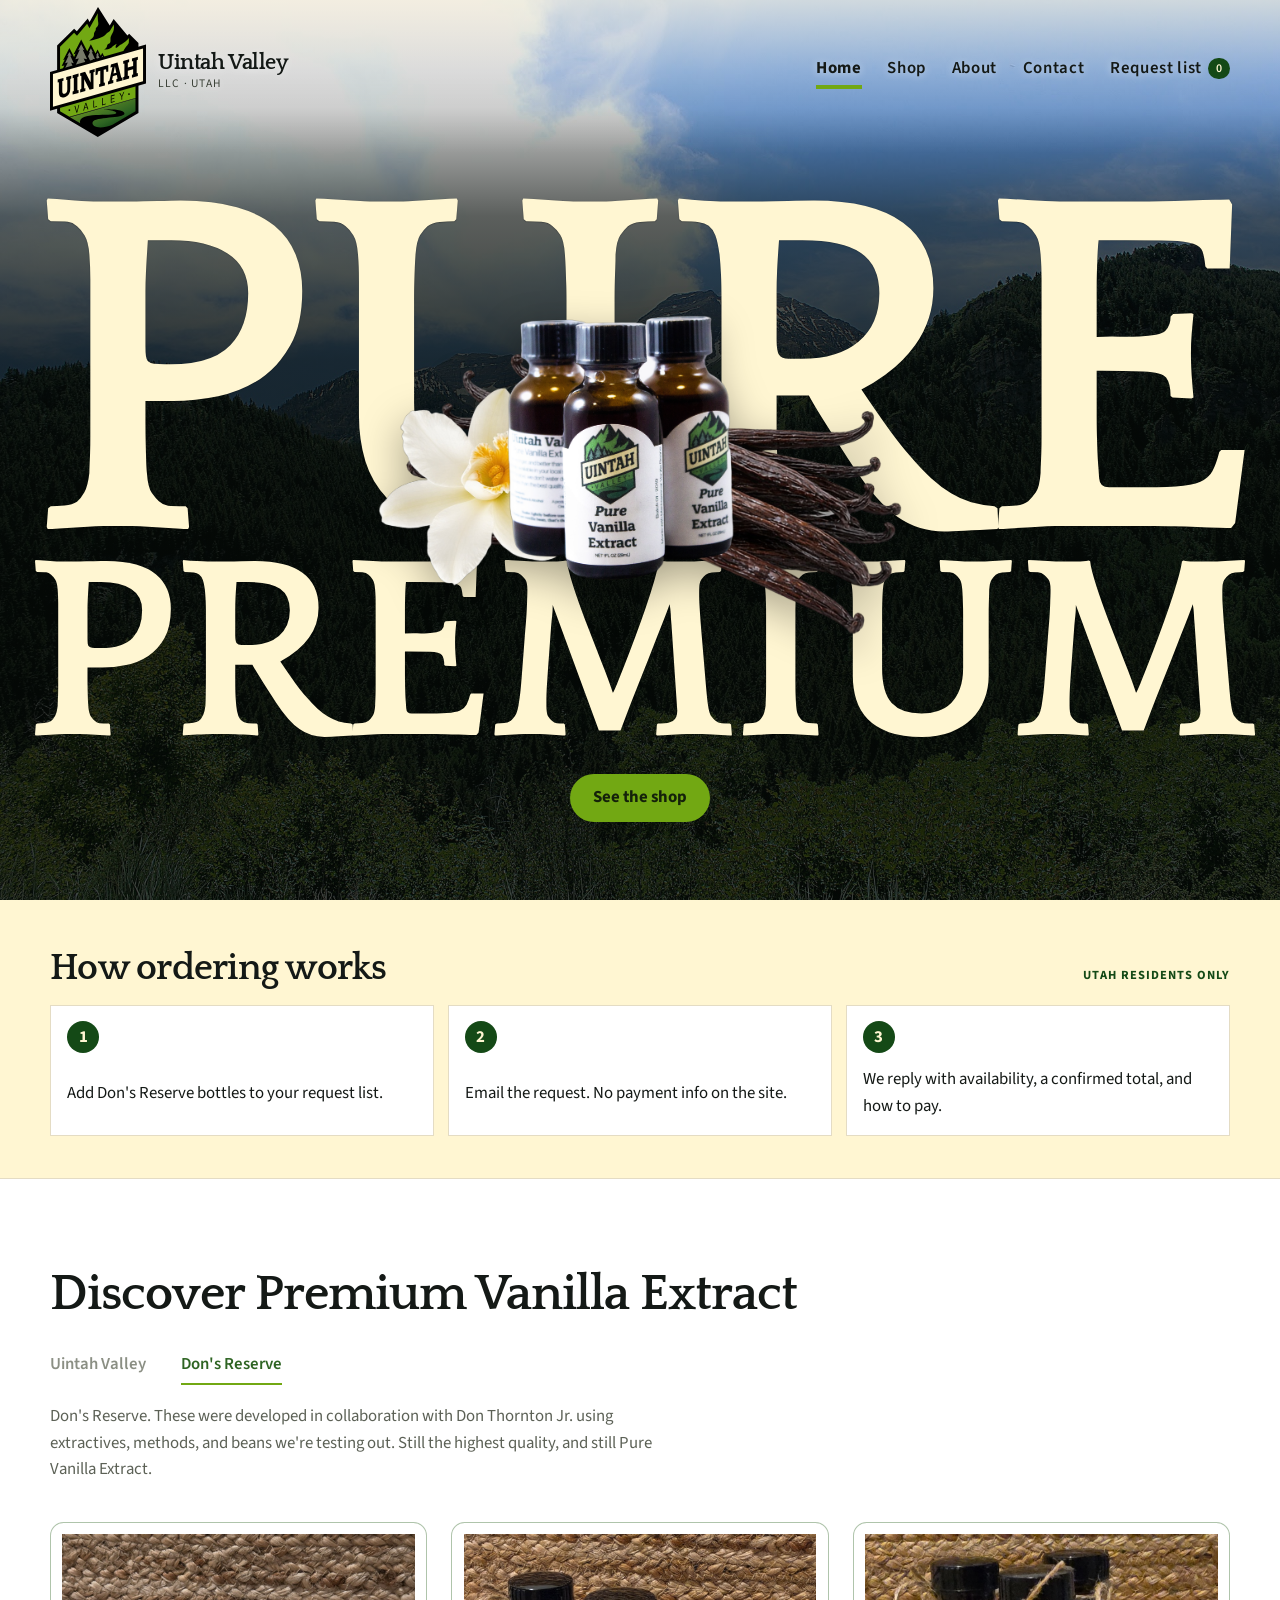
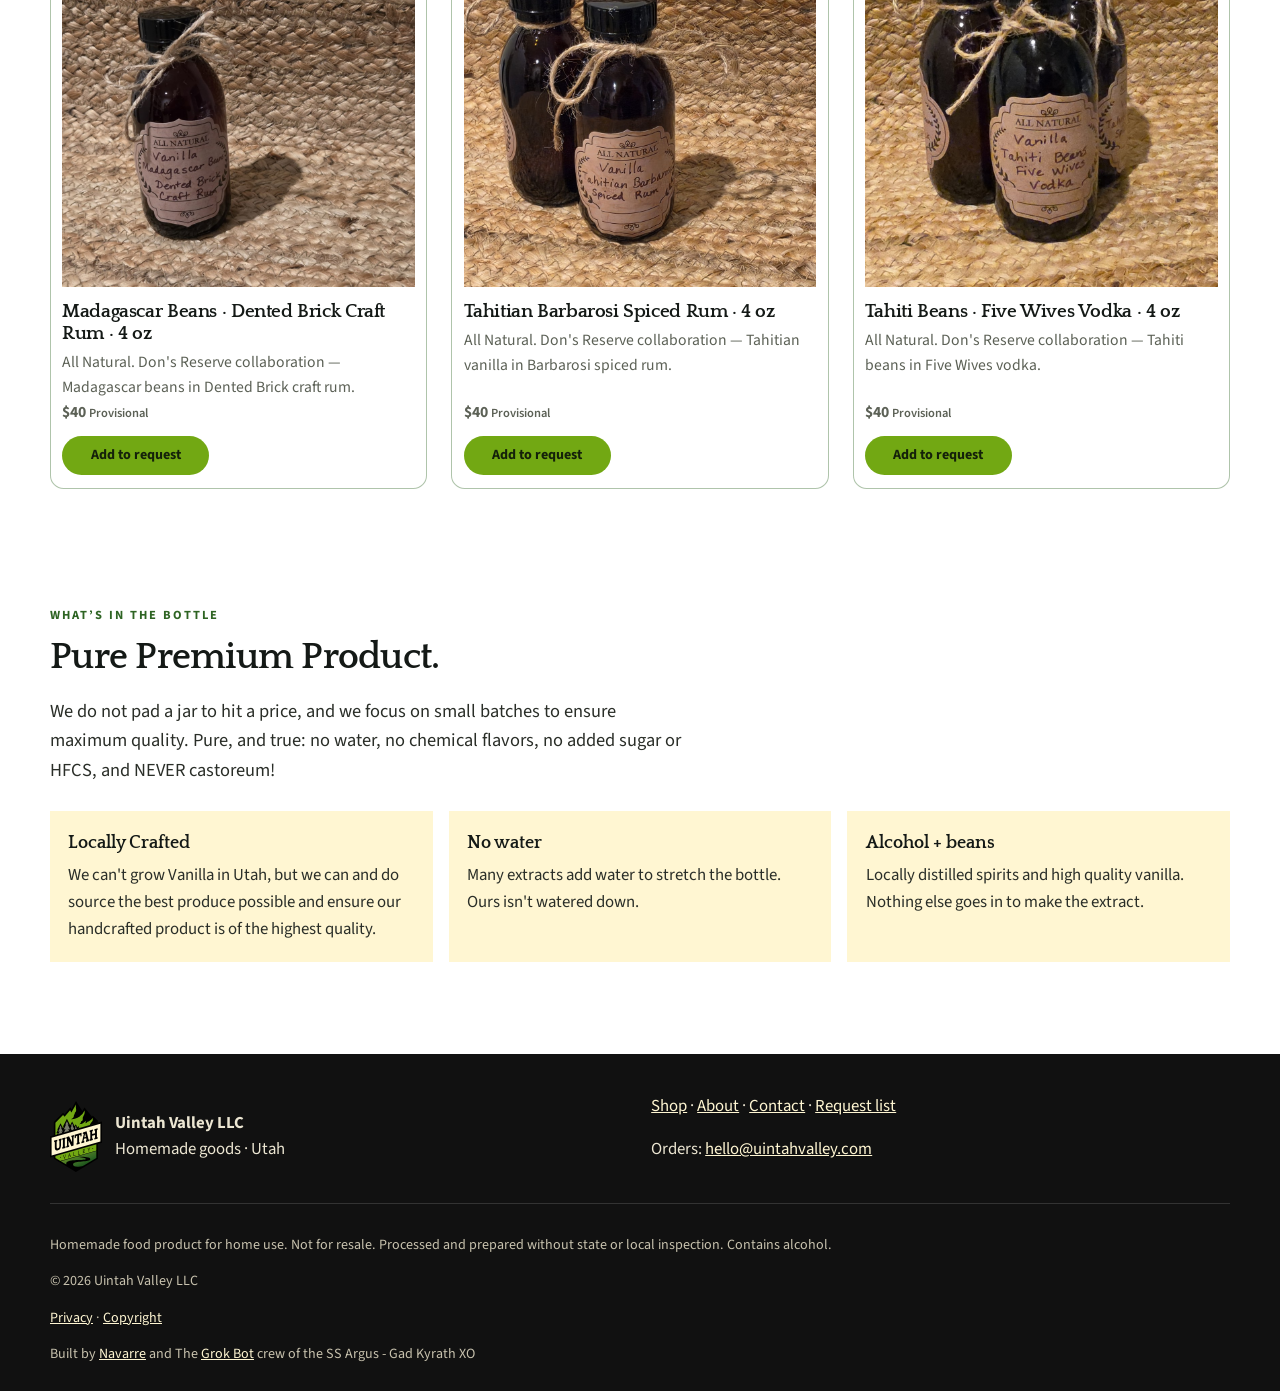
==== commit f905bcec: "Add the approved shop and home UI improvements. Show how ordering works, a native FAQ, a staying add" ====
--- a/index.html
+++ b/index.html
@@ -9,6 +9,7 @@
   <meta property="og:description" content="Locally distilled spirits and Madagascar beans. No additives and never watered down. Pure.">
   <meta property="og:type" content="website">
   <meta property="og:url" content="https://uintahvalley.com/">
+  <link rel="canonical" href="https://uintahvalley.com/">
   <meta property="og:image" content="https://uintahvalley.com/assets/hero-home.jpg">
   <meta name="theme-color" content="#144916">
   <link rel="icon" href="/assets/favicon-32.png" type="image/png" sizes="32x32">
@@ -63,6 +64,29 @@
       </div>
     </section>
 
+    <section class="order-how" aria-labelledby="order-how-title">
+      <div class="wrap">
+        <div class="order-how-head">
+          <h2 id="order-how-title">How ordering works</h2>
+          <p class="order-how-utah">Utah residents only</p>
+        </div>
+        <ol class="order-steps">
+          <li>
+            <span class="order-step-index" aria-hidden="true">1</span>
+            <p>Add Don's Reserve bottles to your request list.</p>
+          </li>
+          <li>
+            <span class="order-step-index" aria-hidden="true">2</span>
+            <p>Email the request. No payment info on the site.</p>
+          </li>
+          <li>
+            <span class="order-step-index" aria-hidden="true">3</span>
+            <p>We reply with availability, a confirmed total, and how to pay.</p>
+          </li>
+        </ol>
+      </div>
+    </section>
+
     <section class="discover" id="discover" aria-labelledby="discover-title">
       <div class="wrap">
         <h2 id="discover-title">Discover Premium Vanilla Extract</h2>
@@ -74,21 +98,21 @@
         <div class="discover-panel" id="panel-mainline" role="tabpanel" aria-labelledby="tab-mainline" data-discover-panel="mainline" hidden>
           <p class="discover-desc">This is our mainline product, made with locally distilled spirits and judiciously sourced Madagascar Vanilla.</p>
           <div class="product-row">
-            <article class="product-card">
+            <article class="product-card reveal">
               <img class="product-photo" src="assets/product-mainline-1oz.jpg" width="1600" height="1066" alt="Jar and three labeled bottles of Uintah Valley Pure Vanilla Extract">
               <h3>Pure Vanilla Extract - 1 fl oz</h3>
               <p>Made with Madagascar Vanilla beans and Utah distilled extractives.</p>
               <span class="sold-note">Sold out indefinitely</span>
               <button class="btn" type="button" disabled aria-disabled="true">Unavailable</button>
             </article>
-            <article class="product-card">
+            <article class="product-card reveal">
               <img class="product-photo" src="assets/product-mainline-3oz.jpg" width="1200" height="1395" alt="Three 1 fl oz bottles of Uintah Valley Pure Vanilla Extract">
               <h3>Pure Vanilla Extract - 3 fl oz</h3>
               <p>Three of our 1oz bottles. Made with Madagascar Vanilla beans and Utah distilled extractives.</p>
               <span class="sold-note">Sold out indefinitely</span>
               <button class="btn" type="button" disabled aria-disabled="true">Unavailable</button>
             </article>
-            <article class="product-card">
+            <article class="product-card reveal">
               <img class="product-photo" src="assets/gift-box.jpg" width="1728" height="1152" alt="Three bottles of Uintah Valley Pure Vanilla Extract in a wooden gift box with vanilla beans and orchid flowers">
               <h3>Uintah Valley Gift Box</h3>
               <p>Gift box, you pick what goes in! Made with Madagascar Vanilla beans and Utah distilled extractives. Handcrafted gift box.</p>
@@ -101,26 +125,44 @@
         <div class="discover-panel" id="panel-dons-reserve" role="tabpanel" aria-labelledby="tab-dons-reserve" data-discover-panel="dons-reserve">
           <p class="discover-desc">Don's Reserve. These were developed in collaboration with Don Thornton Jr. using extractives, methods, and beans we're testing out. Still the highest quality, and still Pure Vanilla Extract.</p>
           <div class="product-row">
-            <article class="product-card">
+            <article class="product-card reveal spotlight-card">
               <img class="product-photo" src="assets/product-dons-madagascar-dented-brick.jpg" width="1400" height="1050" alt="All Natural bottle: Vanilla Madagascar Beans, Dented Brick Craft Rum">
               <h3>Madagascar Beans · Dented Brick Craft Rum · 4 oz</h3>
               <p>All Natural. Don's Reserve collaboration — Madagascar beans in Dented Brick craft rum.</p>
               <p class="price">$40 <span class="provisional">Provisional</span></p>
-              <button class="btn btn-primary" type="button" data-add="dons-madagascar-dented-brick">Add to request</button>
-            </article>
-            <article class="product-card">
+              <div class="add-slot">
+                <button class="btn btn-primary add-btn" type="button" data-add="dons-madagascar-dented-brick">
+                  <span class="add-btn-idle">Add to request</span>
+                  <span class="add-btn-done" aria-hidden="true">Added <span aria-hidden="true">✓</span></span>
+                </button>
+                <a class="add-view" href="cart.html" hidden>View request list</a>
+              </div>
+            </article>
+            <article class="product-card reveal spotlight-card">
               <img class="product-photo" src="assets/product-dons-tahitian-barbarosi.jpg" width="1400" height="1050" alt="All Natural bottle: Vanilla Tahitian Barbarosi Spiced Rum">
               <h3>Tahitian Barbarosi Spiced Rum · 4 oz</h3>
               <p>All Natural. Don's Reserve collaboration — Tahitian vanilla in Barbarosi spiced rum.</p>
               <p class="price">$40 <span class="provisional">Provisional</span></p>
-              <button class="btn btn-primary" type="button" data-add="dons-tahitian-barbarosi">Add to request</button>
-            </article>
-            <article class="product-card">
+              <div class="add-slot">
+                <button class="btn btn-primary add-btn" type="button" data-add="dons-tahitian-barbarosi">
+                  <span class="add-btn-idle">Add to request</span>
+                  <span class="add-btn-done" aria-hidden="true">Added <span aria-hidden="true">✓</span></span>
+                </button>
+                <a class="add-view" href="cart.html" hidden>View request list</a>
+              </div>
+            </article>
+            <article class="product-card reveal spotlight-card">
               <img class="product-photo" src="assets/product-dons-tahiti-five-wives.jpg" width="1400" height="1050" alt="All Natural bottle: Vanilla Tahiti Beans, Five Wives Vodka">
               <h3>Tahiti Beans · Five Wives Vodka · 4 oz</h3>
               <p>All Natural. Don's Reserve collaboration — Tahiti beans in Five Wives vodka.</p>
               <p class="price">$40 <span class="provisional">Provisional</span></p>
-              <button class="btn btn-primary" type="button" data-add="dons-tahiti-five-wives">Add to request</button>
+              <div class="add-slot">
+                <button class="btn btn-primary add-btn" type="button" data-add="dons-tahiti-five-wives">
+                  <span class="add-btn-idle">Add to request</span>
+                  <span class="add-btn-done" aria-hidden="true">Added <span aria-hidden="true">✓</span></span>
+                </button>
+                <a class="add-view" href="cart.html" hidden>View request list</a>
+              </div>
             </article>
           </div>
         </div>
@@ -131,7 +173,7 @@
       <p class="eyebrow">What’s in the bottle</p>
       <h2>Pure Premium Product.</h2>
       <p class="lede">We do not pad a jar to hit a price, and we focus on small batches to ensure maximum quality. Pure, and true: no water, no chemical flavors, no added sugar or HFCS, and NEVER castoreum!</p>
-      <dl class="lean-points three" style="margin-top:1.6rem">
+      <dl class="lean-points three">
         <div>
           <dt>Locally Crafted</dt>
           <dd>We can't grow Vanilla in Utah, but we can and do source the best produce possible and ensure our handcrafted product is of the highest quality.</dd>
--- a/css/styles.css
+++ b/css/styles.css
@@ -68,6 +68,11 @@
   box-sizing: border-box;
 }
 
+/* Author display values must not override the hidden attribute. */
+[hidden] {
+  display: none !important;
+}
+
 html {
   scroll-behavior: smooth;
 }
@@ -477,6 +482,10 @@
   gap: 0.75rem;
 }
 
+.stack-gap {
+  margin-top: 1rem;
+}
+
 .cart-link {
   display: inline-flex;
   align-items: center;
@@ -554,29 +563,89 @@
   grid-template-columns: 1fr;
 }
 
+/* Segmented filter.
+   Adapted from Uiverse.io by 00Kubi
+   https://uiverse.io/00Kubi/smooth-termite-31
+   MIT License
+   Copyright (c) 2026 00Kubi
+   Permission is hereby granted, free of charge, to any person obtaining a copy
+   of this software and associated documentation files (the "Software"), to deal
+   in the Software without restriction, including without limitation the rights
+   to use, copy, modify, merge, publish, distribute, sublicense, and/or sell
+   copies of the Software, and to permit persons to whom the Software is
+   furnished to do so, subject to the following conditions:
+   The above copyright notice and this permission notice shall be included in
+   all copies or substantial portions of the Software.
+   THE SOFTWARE IS PROVIDED "AS IS", WITHOUT WARRANTY OF ANY KIND.
+   The sliding thumb is restyled for this site. The controls stay buttons
+   with aria-pressed. */
+
 .shop-filter {
-  display: flex;
-  flex-wrap: wrap;
-  gap: 1.4rem;
+  position: relative;
+  display: grid;
+  grid-template-columns: repeat(3, minmax(0, 1fr));
+  width: min(100%, 40rem);
   margin: 1.5rem 0 1.2rem;
+  padding: 0.28rem;
+  background: #e7e1cc;
+  border-radius: 999px;
+}
+
+.shop-filter-thumb {
+  position: absolute;
+  z-index: 0;
+  top: 0.28rem;
+  bottom: 0.28rem;
+  left: 0.28rem;
+  width: calc((100% - 0.56rem) / 3);
+  border-radius: 999px;
+  background: #fff;
+  box-shadow: 0 1px 3px rgba(20, 25, 22, 0.16);
+  transition: transform 0.24s ease;
+}
+
+.shop-filter:has(button[data-filter="mainline"][aria-pressed="true"]) .shop-filter-thumb {
+  transform: translateX(100%);
+}
+
+.shop-filter:has(button[data-filter="dons-reserve"][aria-pressed="true"]) .shop-filter-thumb {
+  transform: translateX(200%);
 }
 
 .shop-filter button {
+  position: relative;
+  z-index: 1;
   appearance: none;
   border: 0;
-  background: none;
-  padding: 0.2rem 0 0.45rem;
-  color: #8b8f84;
+  background: transparent;
+  padding: 0.55rem 0.45rem;
+  color: #3a4036;
   font: inherit;
-  font-size: 1.05rem;
-  font-weight: 600;
+  font-size: 0.95rem;
+  font-weight: 650;
+  line-height: 1.2;
   cursor: pointer;
-  border-bottom: 4px solid transparent;
+  border-radius: 999px;
 }
 
 .shop-filter button[aria-pressed="true"] {
-  color: var(--forest);
-  border-bottom-color: var(--lime);
+  color: var(--forest-deep);
+  font-weight: 700;
+}
+
+.filter-count {
+  display: inline-block;
+  min-width: 1.2rem;
+  margin-left: 0.28rem;
+  padding: 0 0.28rem;
+  border-radius: 999px;
+  background: rgba(20, 73, 22, 0.1);
+  color: var(--forest-deep);
+  font-size: 0.75rem;
+  font-weight: 700;
+  letter-spacing: 0;
+  line-height: 1.25rem;
+  text-align: center;
 }
 
 .shop-grid {
@@ -691,6 +760,10 @@
 
 .section {
   padding: 2.8rem 0;
+}
+
+.section.section-tight {
+  padding-top: 1rem;
 }
 
 #catalog {
@@ -863,6 +936,10 @@
   margin: 0;
 }
 
+.lean-points.three {
+  margin-top: 1.6rem;
+}
+
 .lean-points div {
   margin: 0;
   padding: 1.1rem 1.15rem 1.2rem;
@@ -885,6 +962,10 @@
   padding: 1rem 1.15rem;
   background: #f8d4d6;
   border: 1px solid #c76a70;
+}
+
+.callout p {
+  margin: 0;
 }
 
 .media {
@@ -949,6 +1030,15 @@
 
 .form-status.is-error {
   color: #8a2a2a;
+}
+
+.turnstile {
+  min-height: 65px;
+}
+
+.turnstile[hidden] {
+  display: none;
+  min-height: 0;
 }
 
 .modal-overlay {
@@ -1098,4 +1188,385 @@
   .brand-name {
     font-size: 1.15rem;
   }
-}
+
+  .shop-filter {
+    border-radius: 0.9rem;
+  }
+
+  .shop-filter-thumb {
+    border-radius: 0.7rem;
+  }
+
+  .shop-filter button {
+    font-size: 0.78rem;
+    white-space: normal;
+    min-height: 2.8rem;
+  }
+}
+
+/* How ordering works */
+
+.order-how,
+.discover,
+.faq,
+.team,
+#catalog {
+  scroll-margin-top: calc(var(--header-h) + 1rem);
+}
+
+.order-how {
+  padding: 3rem 0 2.6rem;
+  background: var(--cream);
+}
+
+.page-home .order-how {
+  border-bottom: 1px solid var(--line);
+}
+
+.order-how-inset {
+  margin: 1.5rem 0 0.25rem;
+  padding: 1.15rem 1.15rem 1.25rem;
+  background: #fff;
+  border: 1px solid var(--line);
+}
+
+.order-how-head {
+  display: flex;
+  flex-wrap: wrap;
+  align-items: baseline;
+  justify-content: space-between;
+  gap: 0.4rem 1rem;
+  margin-bottom: 1rem;
+}
+
+.order-how h2,
+.request-sent h2 {
+  margin: 0;
+  font-size: clamp(1.7rem, 3.5vw, 2.3rem);
+}
+
+.order-how-utah {
+  margin: 0;
+  color: var(--forest-deep);
+  font-size: 0.78rem;
+  font-weight: 700;
+  letter-spacing: 0.08em;
+  text-transform: uppercase;
+}
+
+.order-steps {
+  display: grid;
+  gap: 0.85rem;
+  margin: 0;
+  padding: 0;
+  list-style: none;
+}
+
+.order-steps li {
+  display: grid;
+  grid-template-columns: auto 1fr;
+  gap: 0.8rem;
+  align-items: start;
+  margin: 0;
+  padding: 0.95rem 1rem;
+  background: #fff;
+  border: 1px solid var(--line);
+}
+
+.order-how-inset .order-steps li {
+  background: var(--paper);
+}
+
+.order-steps p {
+  margin: 0;
+  color: var(--ink);
+}
+
+.order-step-index {
+  display: grid;
+  place-items: center;
+  width: 2rem;
+  height: 2rem;
+  border-radius: 999px;
+  background: var(--forest-deep);
+  color: var(--cream);
+  font-weight: 700;
+}
+
+/* FAQ.
+   Look adapted from the Accessible Accordion by a11ypros
+   https://21st.dev/@a11ypros/components/a11y-accordion
+   MIT License. Copyright (c) a11ypros.
+   Ported to native details/summary. No JavaScript. */
+
+.faq-list {
+  border-top: 1px solid var(--line);
+  background: #fff;
+}
+
+.faq-item {
+  border-bottom: 1px solid var(--line);
+}
+
+.faq-item summary {
+  display: flex;
+  align-items: center;
+  justify-content: space-between;
+  gap: 1rem;
+  min-height: 3.25rem;
+  padding: 0.85rem 1rem;
+  color: var(--ink);
+  font-weight: 700;
+  line-height: 1.35;
+  cursor: pointer;
+  list-style: none;
+}
+
+.faq-item summary::-webkit-details-marker {
+  display: none;
+}
+
+.faq-item summary::after {
+  content: "";
+  flex: none;
+  width: 0.55rem;
+  height: 0.55rem;
+  border-right: 2px solid var(--forest-deep);
+  border-bottom: 2px solid var(--forest-deep);
+  transform: rotate(45deg);
+  transition: transform 0.2s ease;
+}
+
+.faq-item[open] summary::after {
+  transform: rotate(225deg);
+}
+
+.faq-item summary:hover {
+  background: var(--paper);
+}
+
+.faq-item p {
+  margin: 0;
+  padding: 0 1rem 1.05rem;
+  color: var(--ink-soft);
+}
+
+/* Add-to-request confirmation.
+   Adapted from Uiverse.io by Df12345677
+   https://uiverse.io/Df12345677/black-rat-82
+   MIT License
+   Copyright (c) 2026 Df12345677
+   Permission is hereby granted, free of charge, to any person obtaining a copy
+   of this software and associated documentation files (the "Software"), to deal
+   in the Software without restriction, including without limitation the rights
+   to use, copy, modify, merge, publish, distribute, sublicense, and/or sell
+   copies of the Software, and to permit persons to whom the Software is
+   furnished to do so, subject to the following conditions:
+   The above copyright notice and this permission notice shall be included in
+   all copies or substantial portions of the Software.
+   THE SOFTWARE IS PROVIDED "AS IS", WITHOUT WARRANTY OF ANY KIND.
+   The original hover-shrink is a click confirmation here: "Added" plus a link. */
+
+.add-slot {
+  display: flex;
+  flex-wrap: wrap;
+  align-items: center;
+  gap: 0.45rem 0.7rem;
+  align-self: flex-start;
+  margin-top: 0.7rem;
+}
+
+.product-card .add-slot .btn {
+  margin-top: 0;
+}
+
+.add-btn {
+  position: relative;
+  overflow: hidden;
+  min-width: 9.2rem;
+}
+
+.add-btn-idle,
+.add-btn-done {
+  transition: transform 0.5s ease, opacity 0.5s ease;
+}
+
+.add-btn-done {
+  position: absolute;
+  inset: 0;
+  display: flex;
+  align-items: center;
+  justify-content: center;
+  gap: 0.35rem;
+  transform: translateY(70%);
+  opacity: 0;
+}
+
+.add-btn.is-added .add-btn-idle {
+  transform: translateY(-70%);
+  opacity: 0;
+}
+
+.add-btn.is-added .add-btn-done {
+  transform: none;
+  opacity: 1;
+}
+
+.add-btn.is-added,
+.add-btn.is-added:hover {
+  background: var(--forest-deep);
+  color: var(--cream);
+}
+
+.add-view {
+  color: var(--forest-deep);
+  font-size: 0.88rem;
+  font-weight: 700;
+}
+
+.add-view[hidden] {
+  display: none;
+}
+
+@keyframes cart-count-pulse {
+  0% { transform: scale(1); }
+  40% { transform: scale(1.28); }
+  100% { transform: scale(1); }
+}
+
+.cart-count.is-pulsing {
+  animation: cart-count-pulse 0.45s ease;
+}
+
+/* Request list empty picks and the sent summary */
+
+.empty-cart-picks {
+  padding: 0;
+  background: transparent;
+  border: 0;
+}
+
+.empty-cart-picks > p {
+  margin-top: 0;
+}
+
+.request-sent {
+  padding: 1.3rem 1.35rem 1.4rem;
+  background: var(--cream);
+  border: 2px solid var(--forest);
+}
+
+.request-sent p {
+  max-width: 40rem;
+}
+
+.request-sent .btn {
+  margin-top: 0.35rem;
+}
+
+/* Scroll reveal, in the spirit of Magic UI Blur Fade
+   https://magicui.design/docs/components/blur-fade
+   MIT License. Copyright (c) Magic UI.
+   Recreated with IntersectionObserver. The hero animation is not part of this. */
+
+html.js .reveal.reveal-pending {
+  opacity: 0;
+  transform: translateY(10px);
+  filter: blur(6px);
+  transition: opacity 0.6s ease, transform 0.6s ease, filter 0.6s ease;
+}
+
+html.js .reveal.reveal-pending.is-revealed {
+  opacity: 1;
+  transform: none;
+  filter: none;
+}
+
+.product-row .reveal.reveal-pending:nth-child(2),
+.team-grid .reveal.reveal-pending:nth-child(2) {
+  transition-delay: 0.08s;
+}
+
+.product-row .reveal.reveal-pending:nth-child(3) {
+  transition-delay: 0.16s;
+}
+
+/* Spotlight Card
+   Source: https://reactbits.dev/components/spotlight-card
+   Copyright (c) 2026 David Haz
+   MIT License + Commons Clause
+   Permission is granted to use this software as part of an application, website,
+   or product. Do not sell, sublicense, or redistribute the component itself,
+   including as a ported version.
+   Ported here as plain CSS and a pointermove handler, and applied only to
+   Don's Reserve product cards. Off for touch and prefers-reduced-motion. */
+
+.product-card.spotlight-card {
+  position: relative;
+  isolation: isolate;
+  overflow: hidden;
+  padding: 0.7rem 0.7rem 0.85rem;
+  border: 1px solid rgba(46, 100, 35, 0.38);
+  border-radius: 0.85rem;
+  background: #fff;
+}
+
+.product-card.spotlight-card::before {
+  content: "";
+  position: absolute;
+  inset: 0;
+  z-index: 2;
+  pointer-events: none;
+  opacity: 0;
+  background: radial-gradient(
+    150px circle at var(--spot-x, 50%) var(--spot-y, 40%),
+    rgba(114, 168, 19, 0.42),
+    rgba(114, 168, 19, 0) 70%
+  );
+  transition: opacity 0.35s ease;
+}
+
+.product-card.spotlight-card.is-spot::before {
+  opacity: 1;
+}
+
+.product-card.spotlight-card > * {
+  position: relative;
+  z-index: 1;
+}
+
+@media (min-width: 760px) {
+  .order-steps {
+    grid-template-columns: repeat(3, 1fr);
+  }
+
+  .order-steps li {
+    grid-template-columns: 1fr;
+    min-height: 100%;
+  }
+}
+
+@media (prefers-reduced-motion: reduce) {
+  .shop-filter-thumb,
+  .add-btn-idle,
+  .add-btn-done,
+  .faq-item summary::after,
+  .product-card.spotlight-card::before {
+    transition: none;
+  }
+
+  .cart-count.is-pulsing {
+    animation: none;
+  }
+
+  html.js .reveal.reveal-pending,
+  html.js .reveal.reveal-pending.is-revealed,
+  .product-row .reveal.reveal-pending,
+  .team-grid .reveal.reveal-pending {
+    opacity: 1;
+    transform: none;
+    filter: none;
+    transition: none;
+    transition-delay: 0s;
+  }
+}
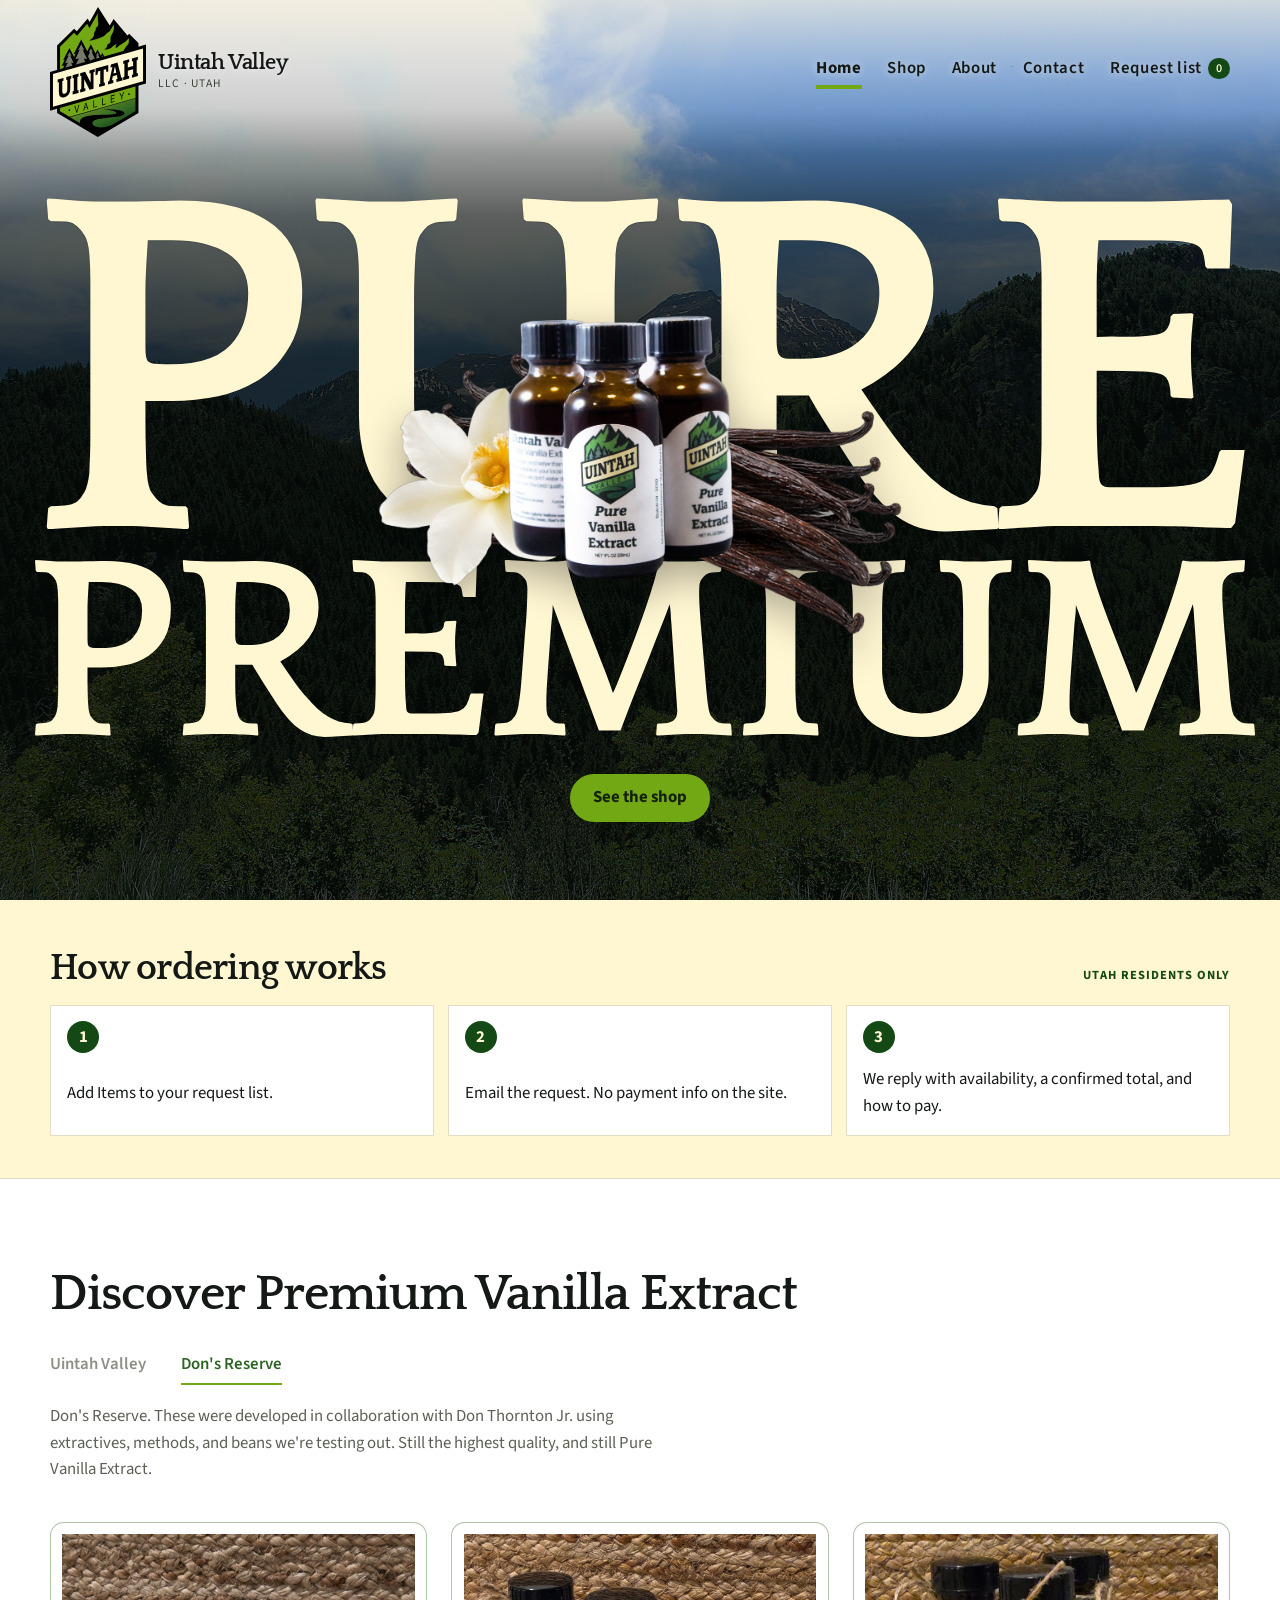
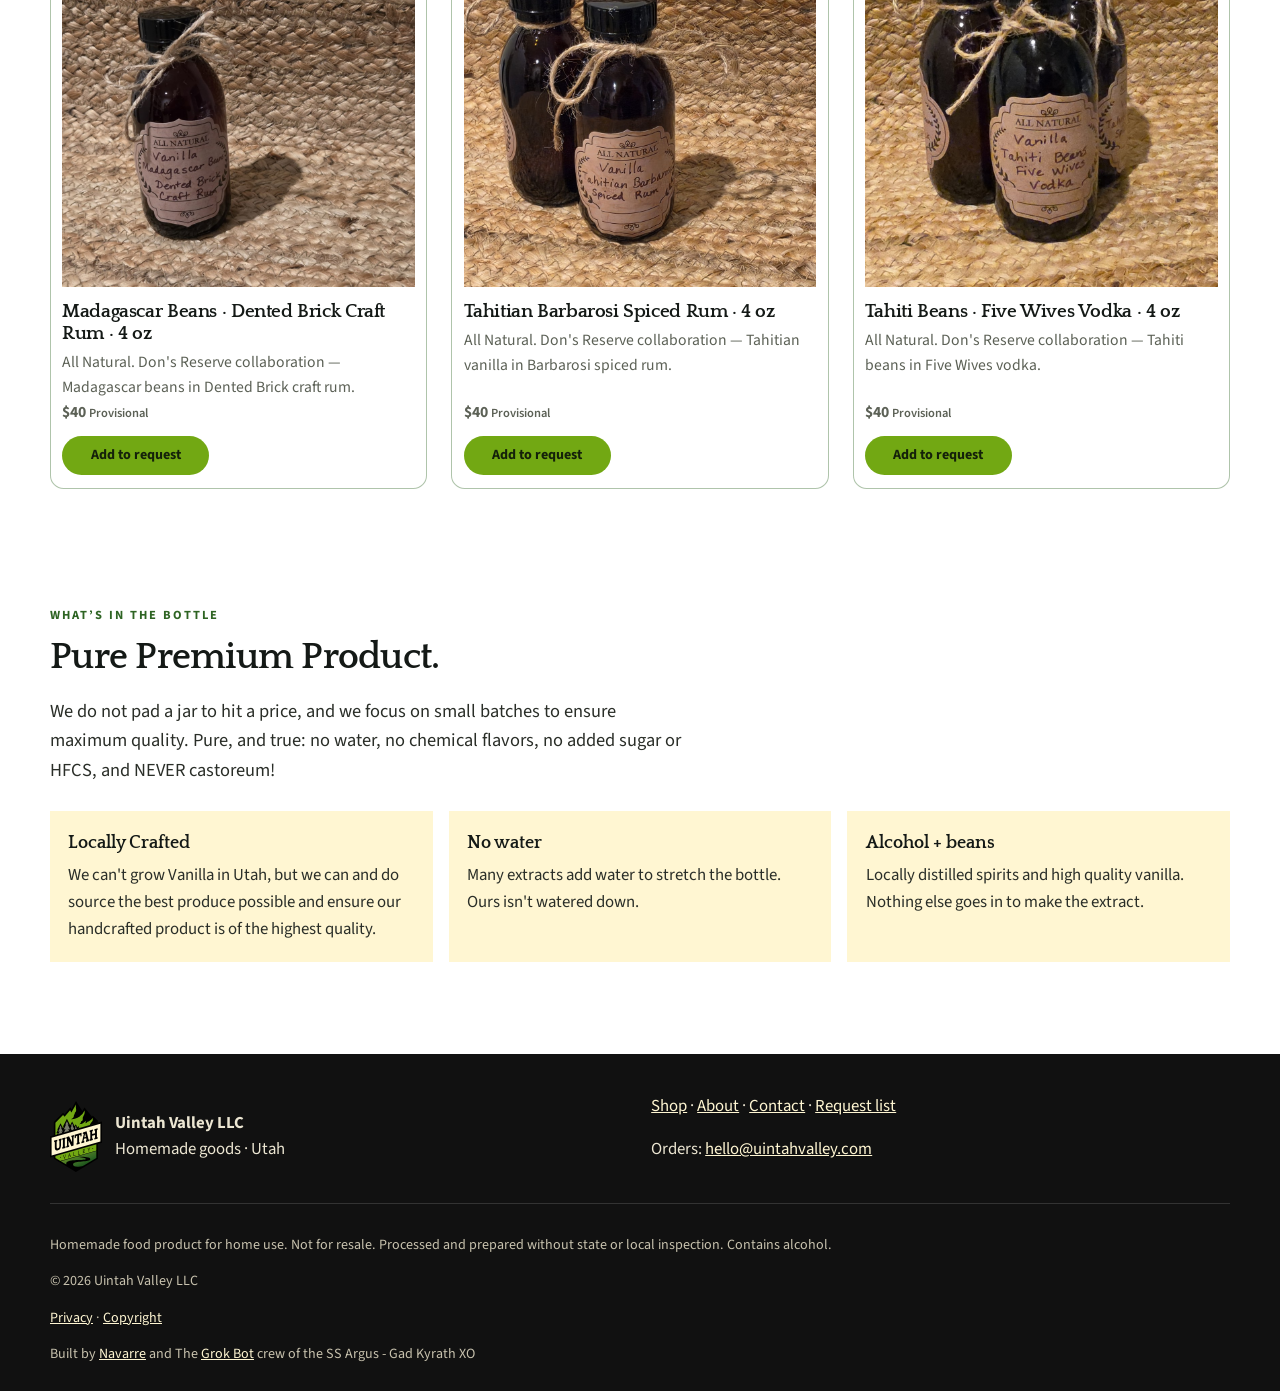
==== commit ab340455: "Use generic request wording and confirm three FAQ answers. Step 1 now says Items, new request copy n" ====
--- a/index.html
+++ b/index.html
@@ -73,7 +73,7 @@
         <ol class="order-steps">
           <li>
             <span class="order-step-index" aria-hidden="true">1</span>
-            <p>Add Don's Reserve bottles to your request list.</p>
+            <p>Add Items to your request list.</p>
           </li>
           <li>
             <span class="order-step-index" aria-hidden="true">2</span>
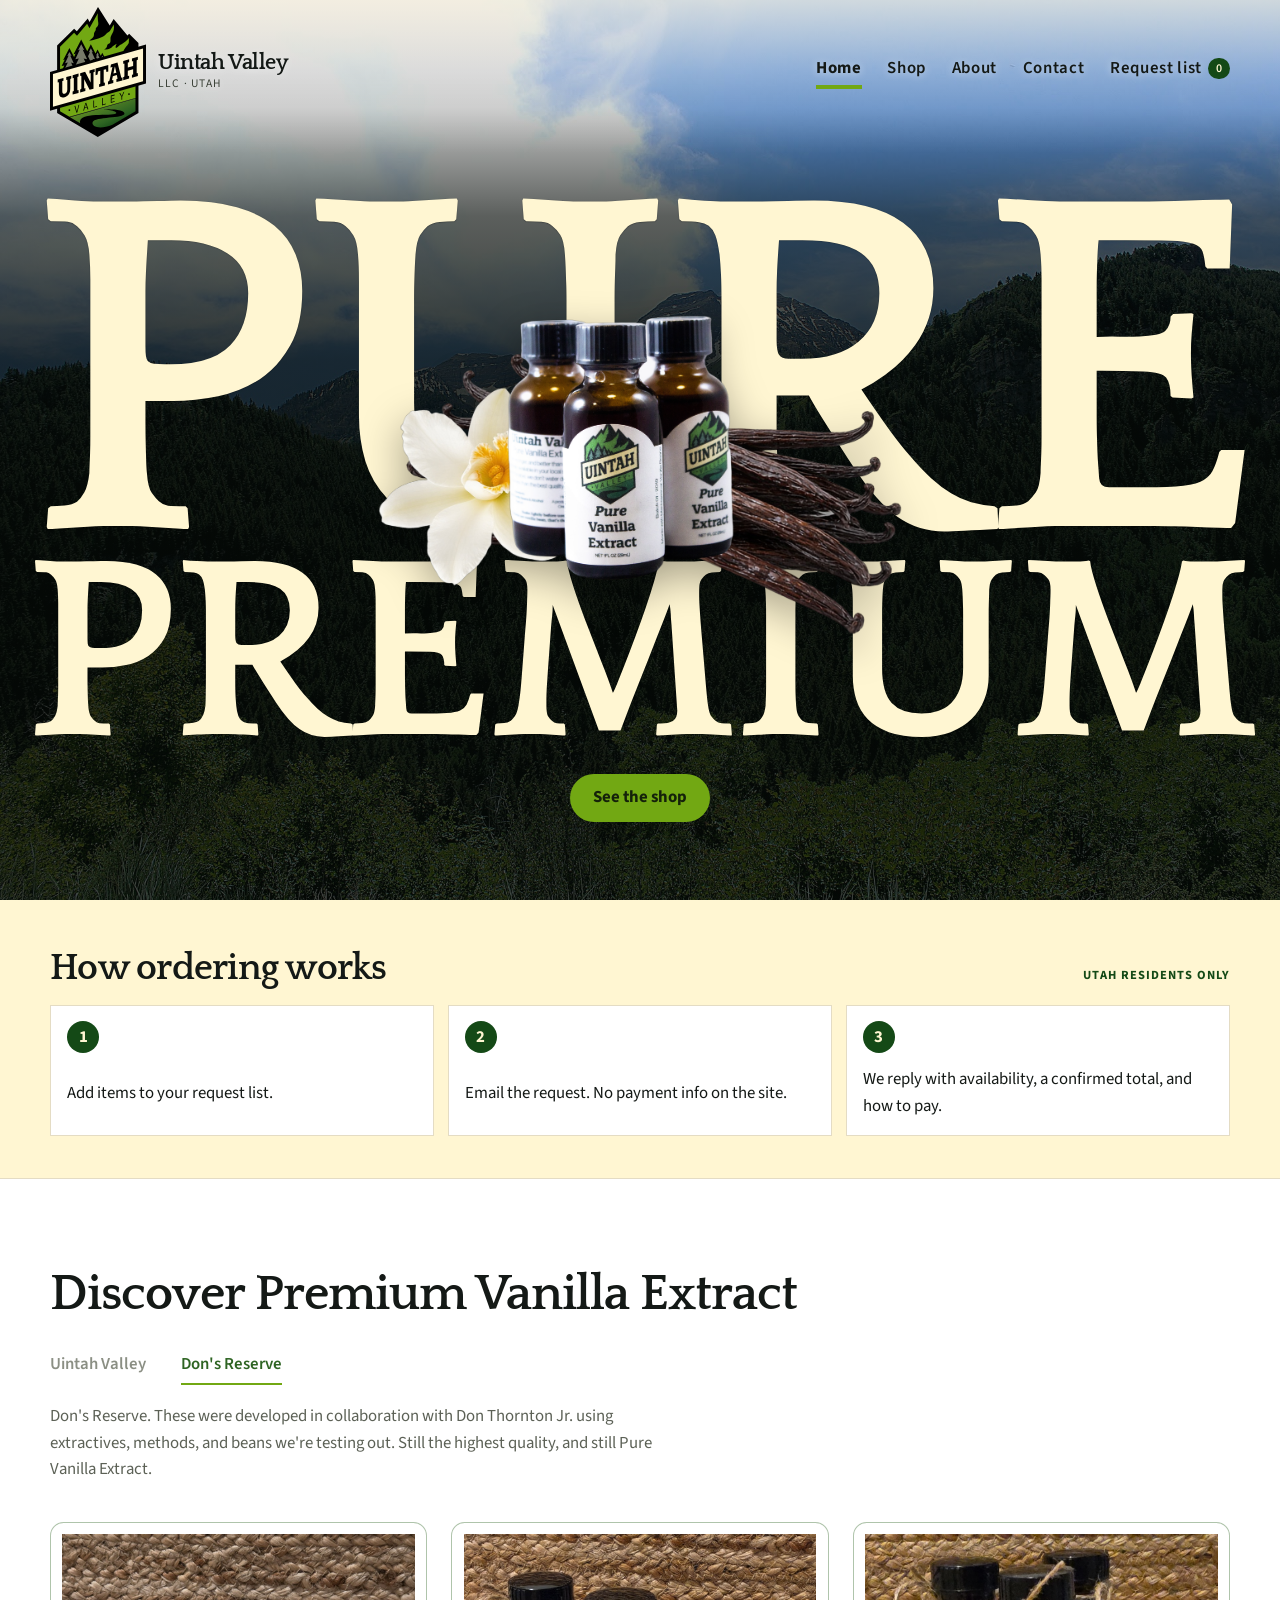
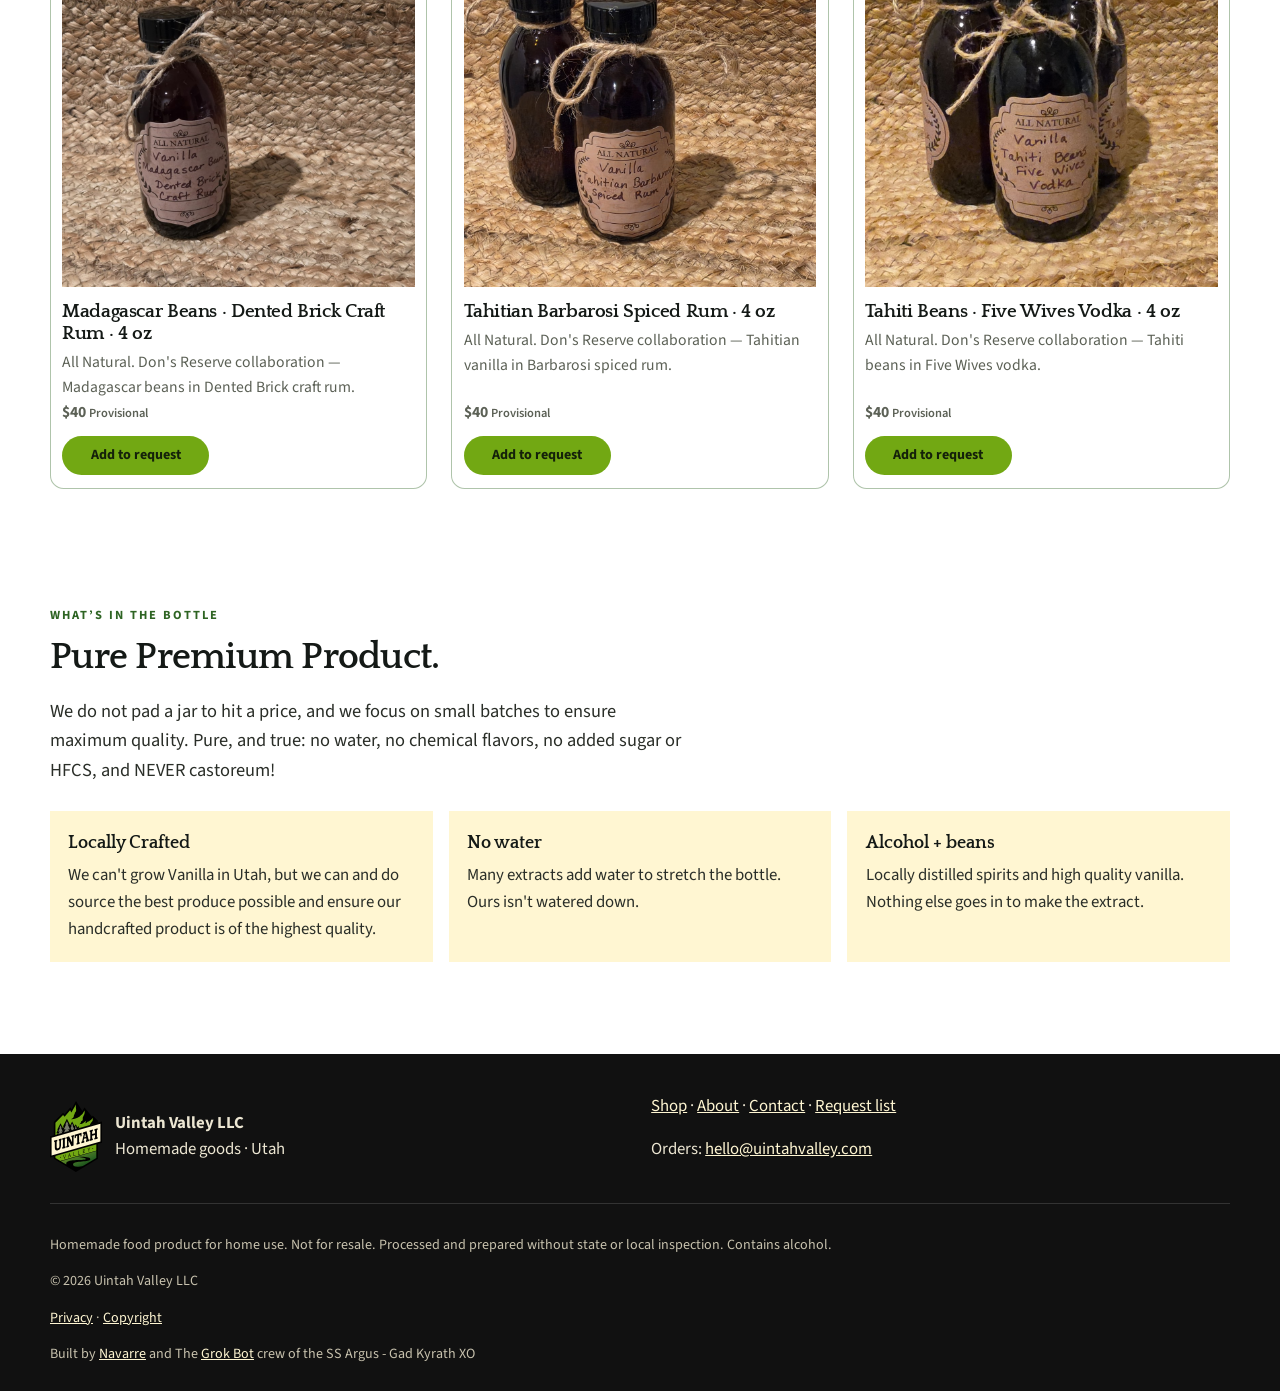
==== commit 2a567776: "Use generic shop wording in the steps and browse links. Step 1 says “items,” the request-list browse" ====
--- a/index.html
+++ b/index.html
@@ -4,7 +4,7 @@
   <meta charset="utf-8">
   <meta name="viewport" content="width=device-width, initial-scale=1">
   <title>Uintah Valley | Homemade vanilla from Utah</title>
-  <meta name="description" content="Uintah Valley LLC — homemade vanilla extract from a Utah kitchen. Mainline Pure Vanilla is sold out; Don's Reserve batches can be requested.">
+  <meta name="description" content="Uintah Valley LLC — homemade vanilla extract from a Utah kitchen. Mainline Pure Vanilla is sold out; available items can be requested.">
   <meta property="og:title" content="Uintah Valley LLC — homemade vanilla from Utah">
   <meta property="og:description" content="Locally distilled spirits and Madagascar beans. No additives and never watered down. Pure.">
   <meta property="og:type" content="website">
@@ -73,7 +73,7 @@
         <ol class="order-steps">
           <li>
             <span class="order-step-index" aria-hidden="true">1</span>
-            <p>Add Items to your request list.</p>
+            <p>Add items to your request list.</p>
           </li>
           <li>
             <span class="order-step-index" aria-hidden="true">2</span>
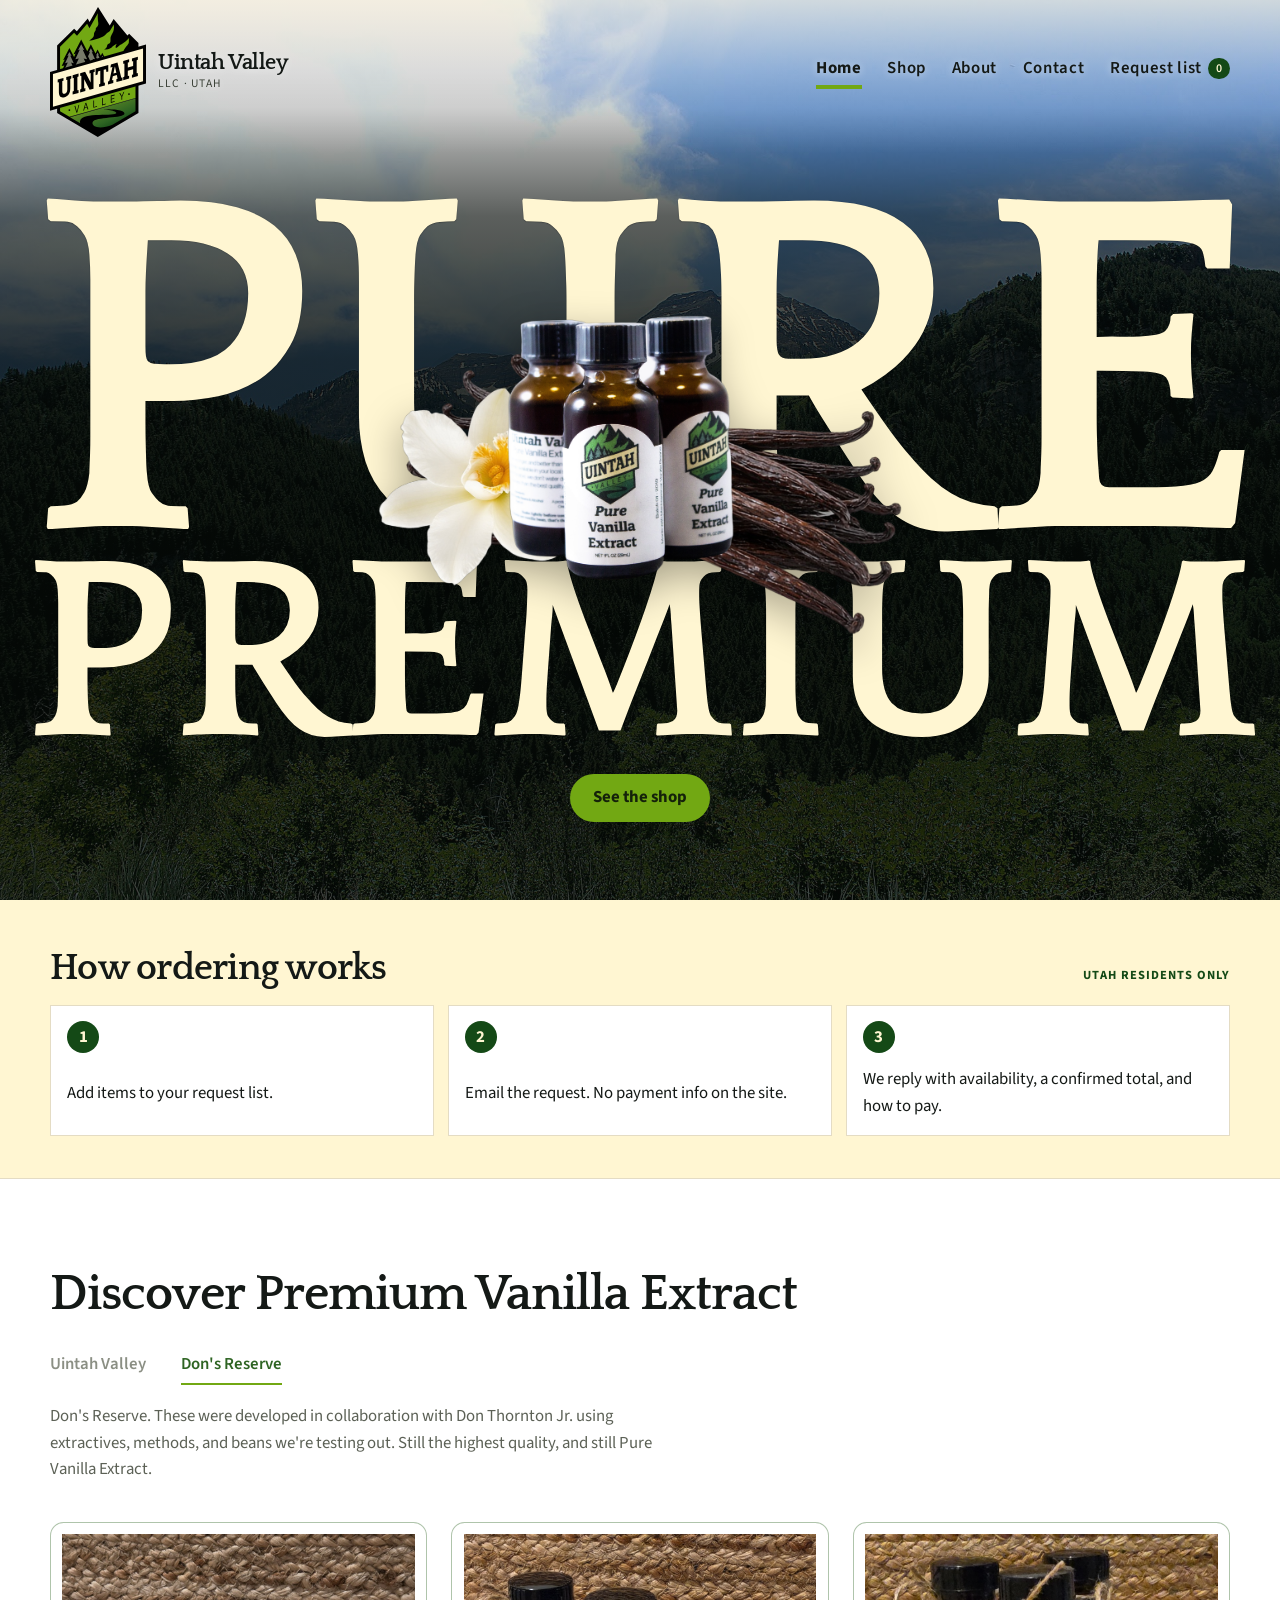
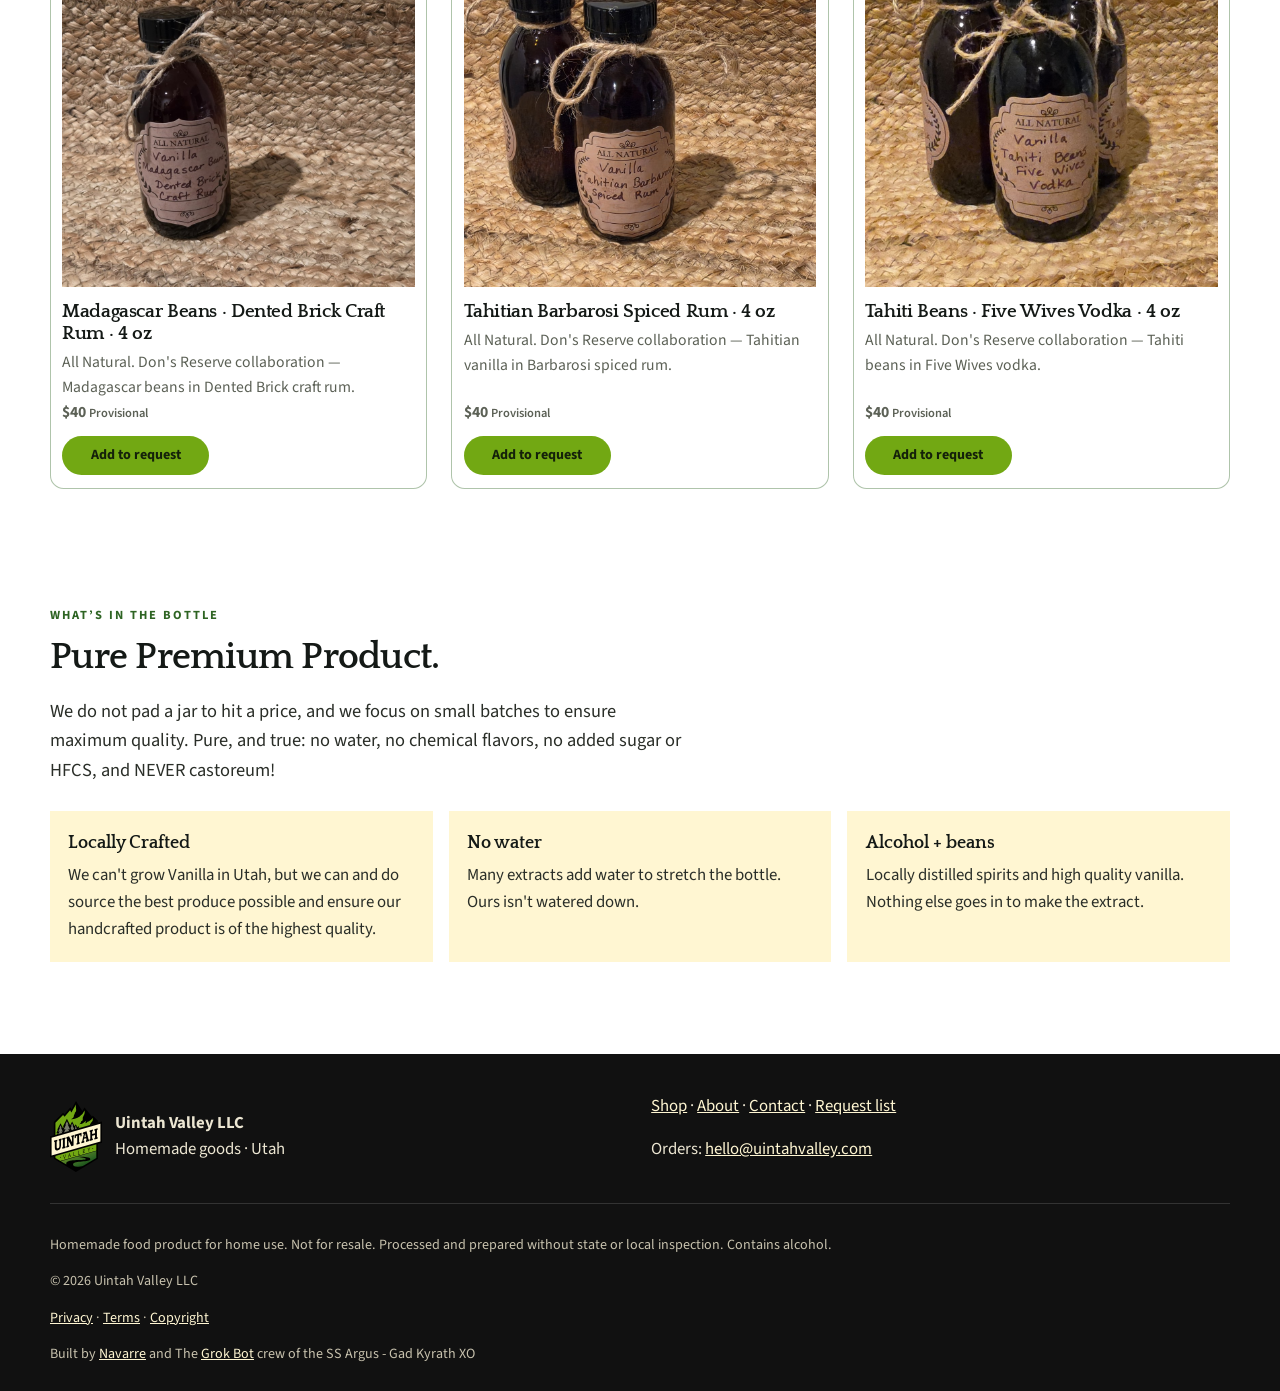
==== commit c5981eb0: "Use extensionless URLs and add terms, schema, and hero size. Internal links now land on the final Pa" ====
--- a/index.html
+++ b/index.html
@@ -17,12 +17,29 @@
   <link rel="icon" href="/assets/favicon.svg" type="image/svg+xml">
   <link rel="apple-touch-icon" href="/assets/favicon-180.png">
   <link rel="stylesheet" href="css/styles.css">
+  <script type="application/ld+json">
+    {
+      "@context": "https://schema.org",
+      "@type": "Organization",
+      "@id": "https://uintahvalley.com/#organization",
+      "name": "Uintah Valley LLC",
+      "alternateName": "Uintah Valley",
+      "url": "https://uintahvalley.com/",
+      "logo": "https://uintahvalley.com/assets/logo-square.png",
+      "email": "hello@uintahvalley.com",
+      "address": {
+        "@type": "PostalAddress",
+        "addressLocality": "Parowan",
+        "addressRegion": "Utah"
+      }
+    }
+  </script>
 </head>
 <body class="page-home">
   <a class="skip-link" href="#main">Skip to content</a>
   <header class="site-header">
     <div class="wrap header-inner">
-      <a class="brand" href="index.html">
+      <a class="brand" href="/">
         <picture class="brand-mark">
           <source srcset="assets/logo-color.svg" type="image/svg+xml">
           <img src="assets/logo-color.png" width="96" height="130" alt="">
@@ -34,18 +51,18 @@
       </a>
       <button class="nav-toggle" type="button" aria-expanded="false" aria-controls="site-nav">Menu</button>
       <nav class="site-nav" id="site-nav">
-        <a href="index.html" aria-current="page">Home</a>
-        <a href="shop.html">Shop</a>
-        <a href="about.html">About</a>
-        <a href="contact.html">Contact</a>
-        <a class="cart-link" href="cart.html">Request list <span class="cart-count" data-cart-count>0</span></a>
+        <a href="/" aria-current="page">Home</a>
+        <a href="/shop">Shop</a>
+        <a href="/about">About</a>
+        <a href="/contact">Contact</a>
+        <a class="cart-link" href="/cart">Request list <span class="cart-count" data-cart-count>0</span></a>
       </nav>
     </div>
   </header>
 
   <main id="main">
     <section class="hero" aria-label="Homepage hero">
-      <img class="hero-photo" src="assets/hero-home.jpg" alt="Forested mountain valley with snow-patched peaks under a blue sky">
+      <img class="hero-photo" src="assets/hero-home.jpg" width="2048" height="1365" alt="Forested mountain valley with snow-patched peaks under a blue sky">
       <div class="hero-scrim" aria-hidden="true"></div>
       <div class="hero-stage">
         <div class="hero-lockup">
@@ -59,7 +76,7 @@
           </div>
         </div>
         <div class="hero-actions actions">
-          <a class="btn btn-primary" href="shop.html">See the shop</a>
+          <a class="btn btn-primary" href="/shop">See the shop</a>
         </div>
       </div>
     </section>
@@ -135,7 +152,7 @@
                   <span class="add-btn-idle">Add to request</span>
                   <span class="add-btn-done" aria-hidden="true">Added <span aria-hidden="true">✓</span></span>
                 </button>
-                <a class="add-view" href="cart.html" hidden>View request list</a>
+                <a class="add-view" href="/cart" hidden>View request list</a>
               </div>
             </article>
             <article class="product-card reveal spotlight-card">
@@ -148,7 +165,7 @@
                   <span class="add-btn-idle">Add to request</span>
                   <span class="add-btn-done" aria-hidden="true">Added <span aria-hidden="true">✓</span></span>
                 </button>
-                <a class="add-view" href="cart.html" hidden>View request list</a>
+                <a class="add-view" href="/cart" hidden>View request list</a>
               </div>
             </article>
             <article class="product-card reveal spotlight-card">
@@ -161,7 +178,7 @@
                   <span class="add-btn-idle">Add to request</span>
                   <span class="add-btn-done" aria-hidden="true">Added <span aria-hidden="true">✓</span></span>
                 </button>
-                <a class="add-view" href="cart.html" hidden>View request list</a>
+                <a class="add-view" href="/cart" hidden>View request list</a>
               </div>
             </article>
           </div>
@@ -200,14 +217,14 @@
         </div>
       </div>
       <div>
-        <div><a href="shop.html">Shop</a> · <a href="about.html">About</a> · <a href="contact.html">Contact</a> · <a href="cart.html">Request list</a></div>
+        <div><a href="/shop">Shop</a> · <a href="/about">About</a> · <a href="/contact">Contact</a> · <a href="/cart">Request list</a></div>
         <p>Orders: <a href="mailto:hello@uintahvalley.com">hello@uintahvalley.com</a></p>
       </div>
     </div>
     <div class="wrap legal">
       <p>Homemade food product for home use. Not for resale. Processed and prepared without state or local inspection. Contains alcohol.</p>
       <p>© <span data-year>2026</span> Uintah Valley LLC</p>
-      <p><a href="privacy.html">Privacy</a> · <a href="copyright.html">Copyright</a></p>
+      <p><a href="/privacy">Privacy</a> · <a href="/terms">Terms</a> · <a href="/copyright">Copyright</a></p>
       <p class="footer-credit">Built by <a href="https://navarreval.com/">Navarre</a> and The <a href="https://x.ai/bot">Grok Bot</a> crew of the SS Argus - Gad Kyrath XO</p>
     </div>
   </footer>
